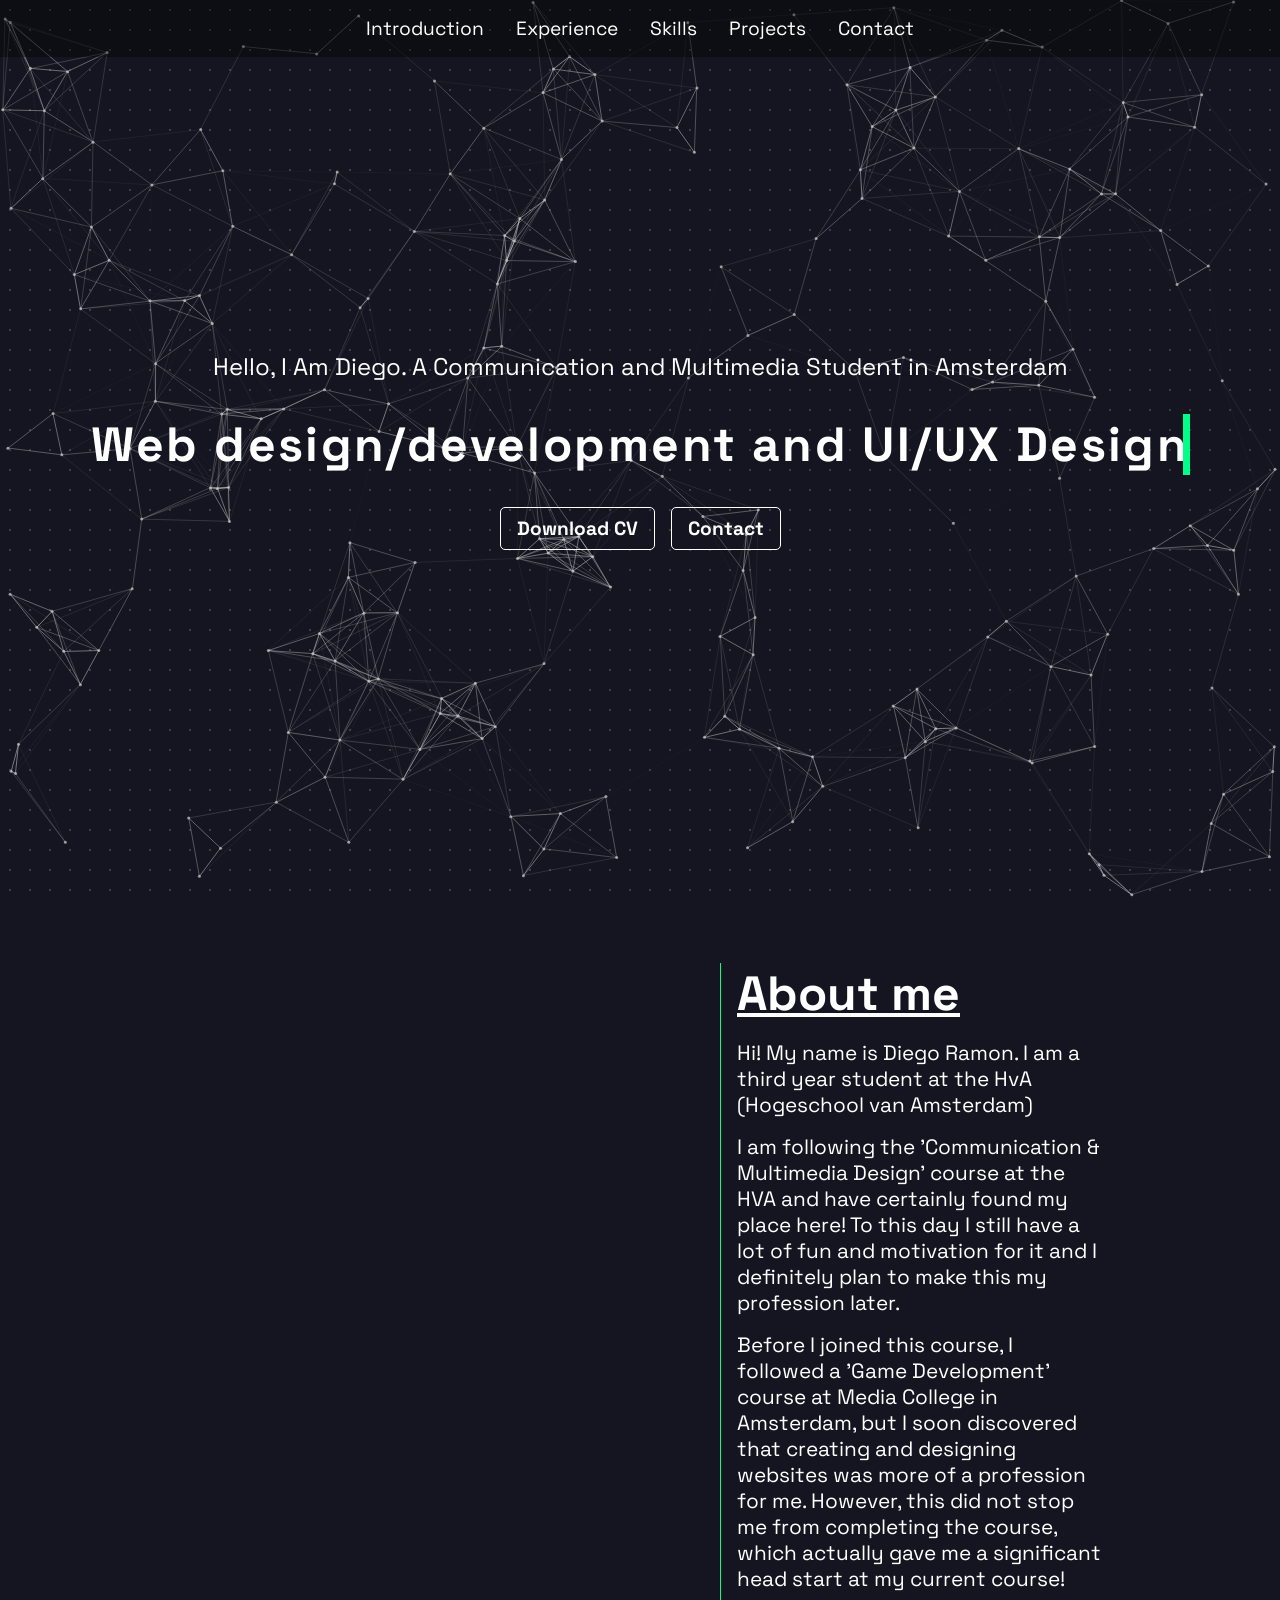
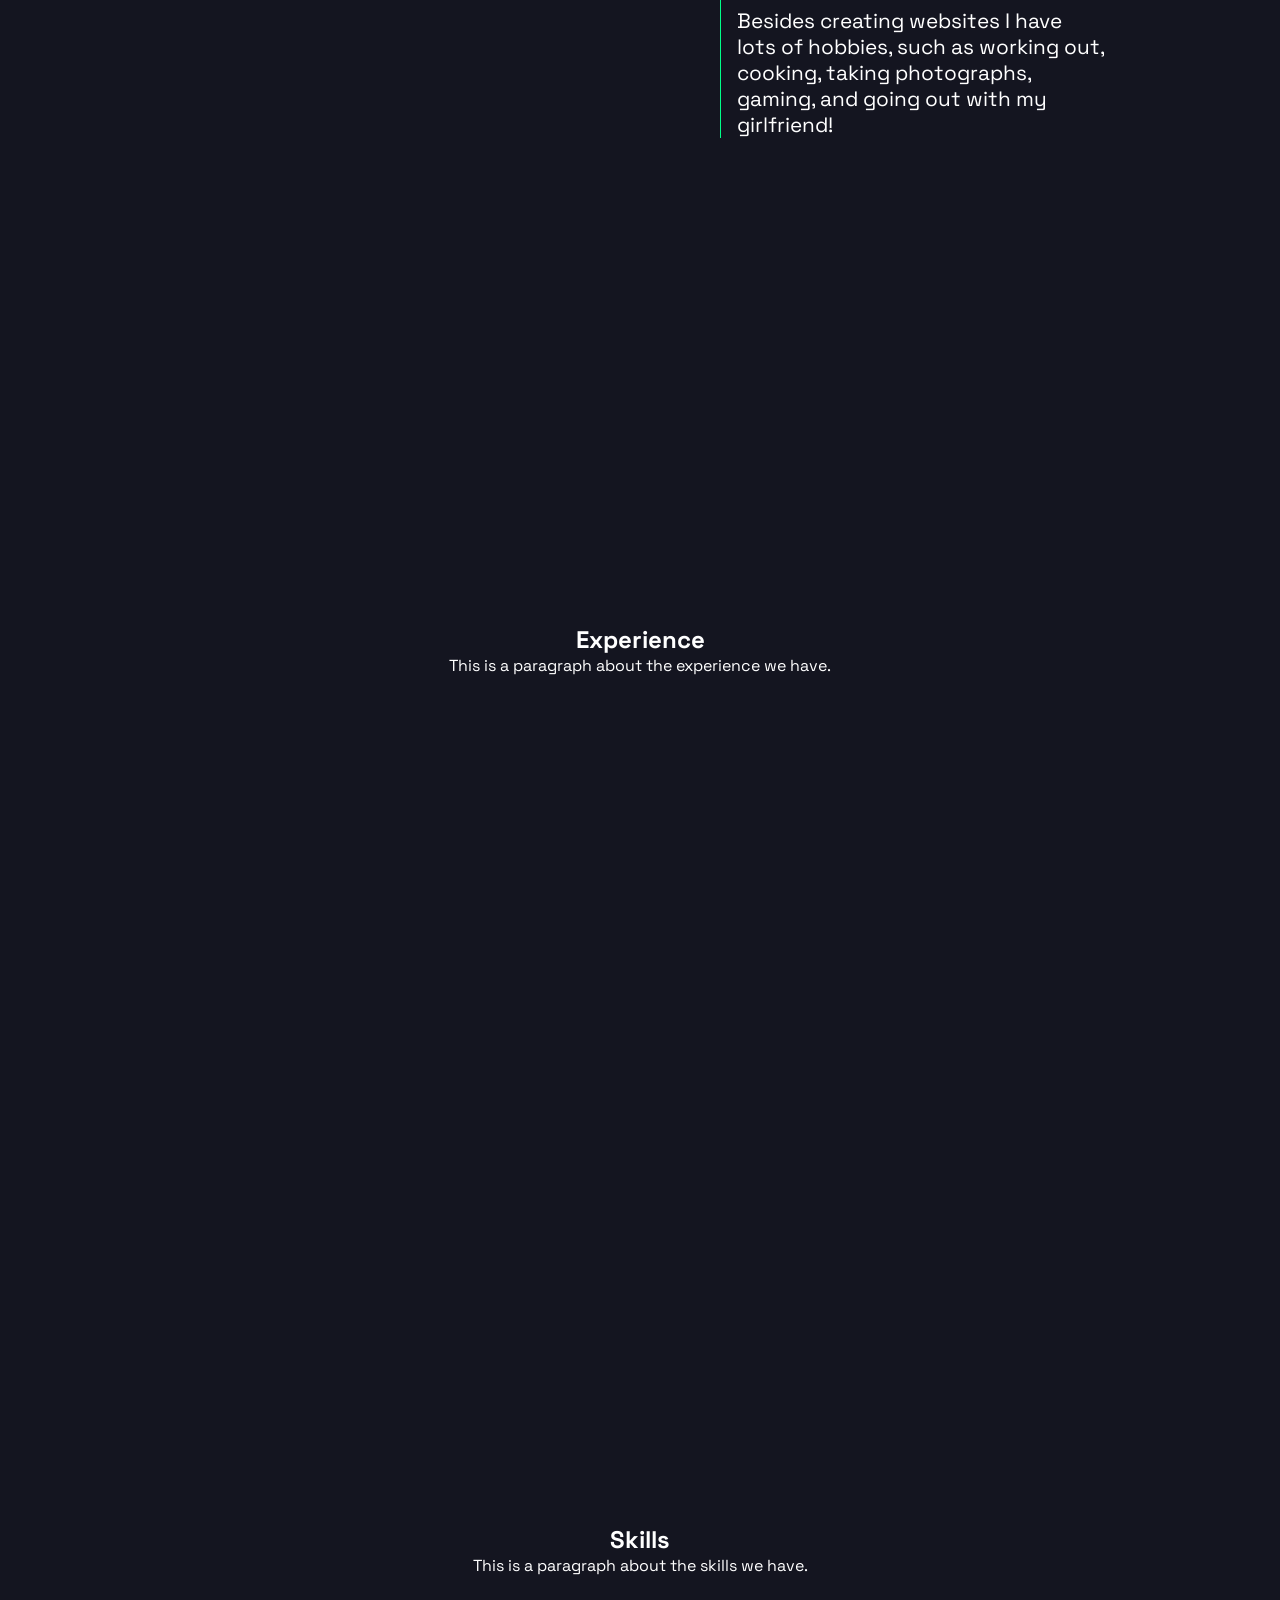
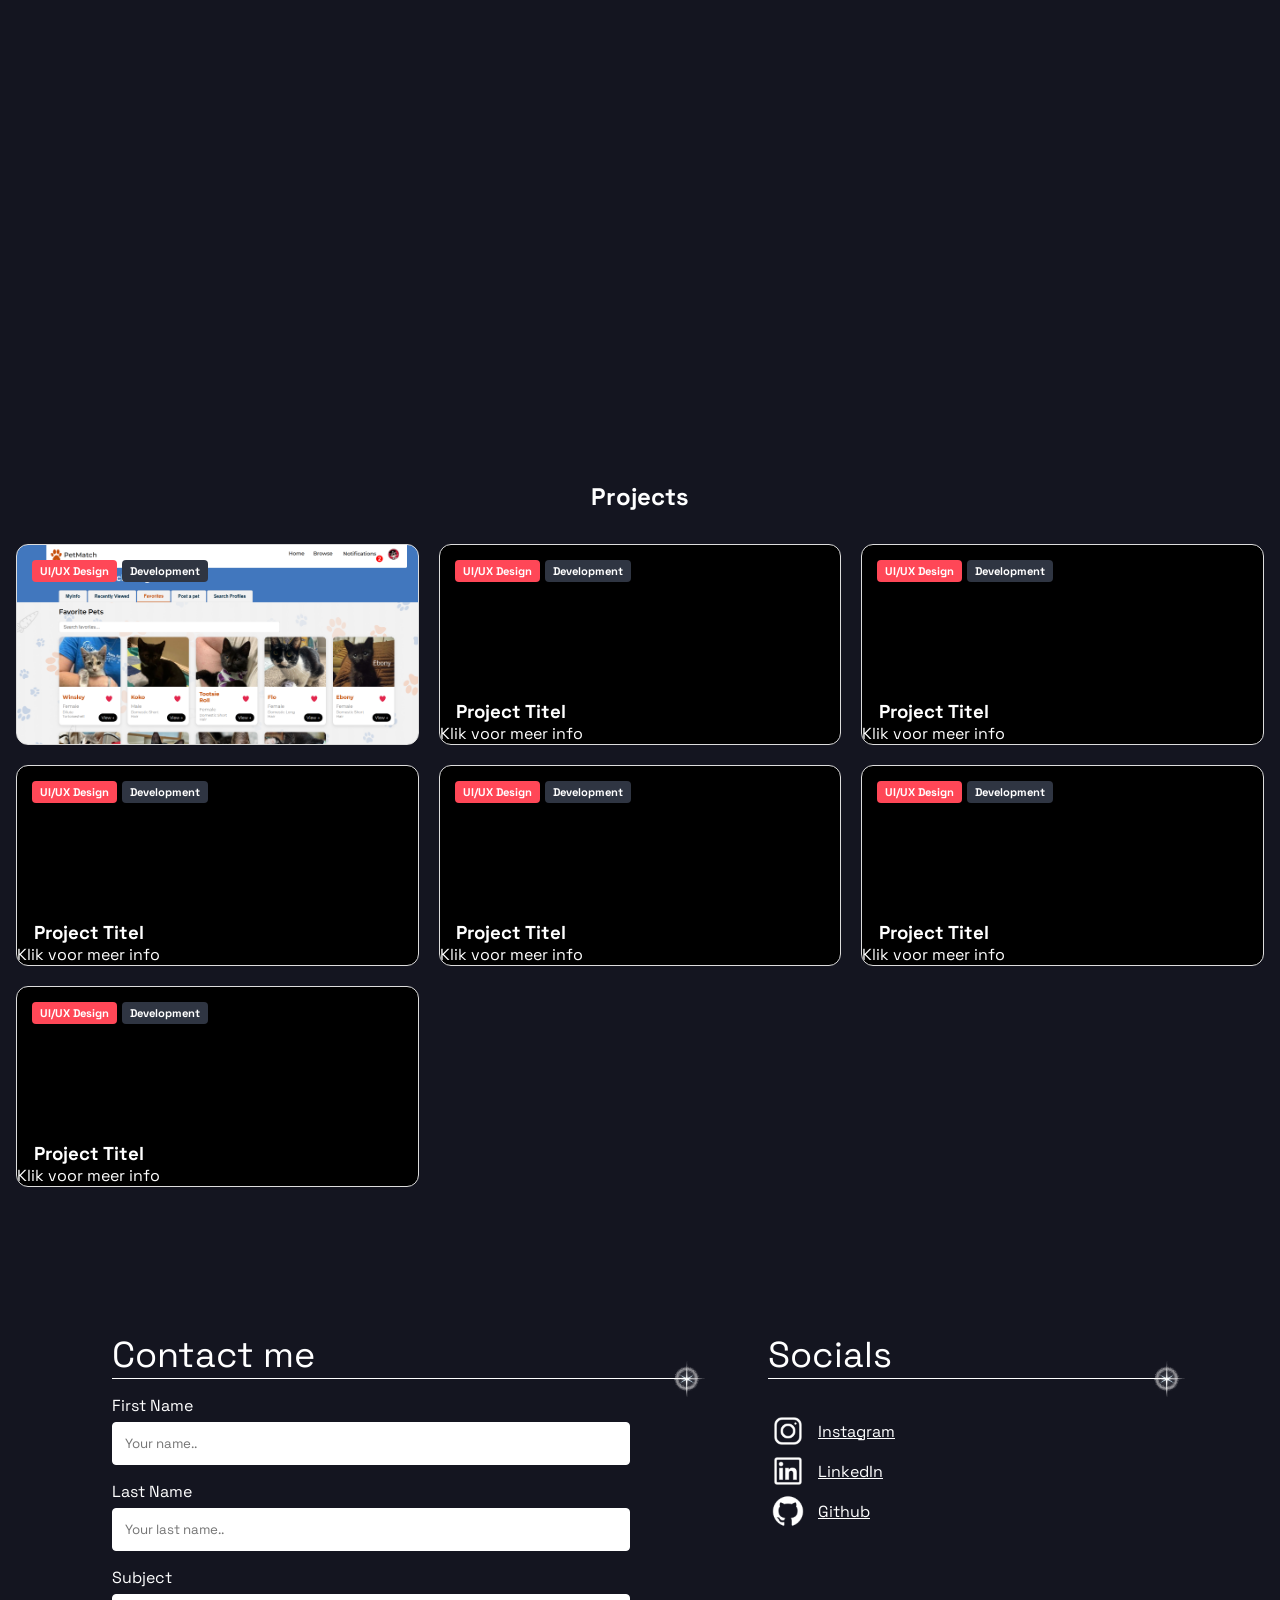
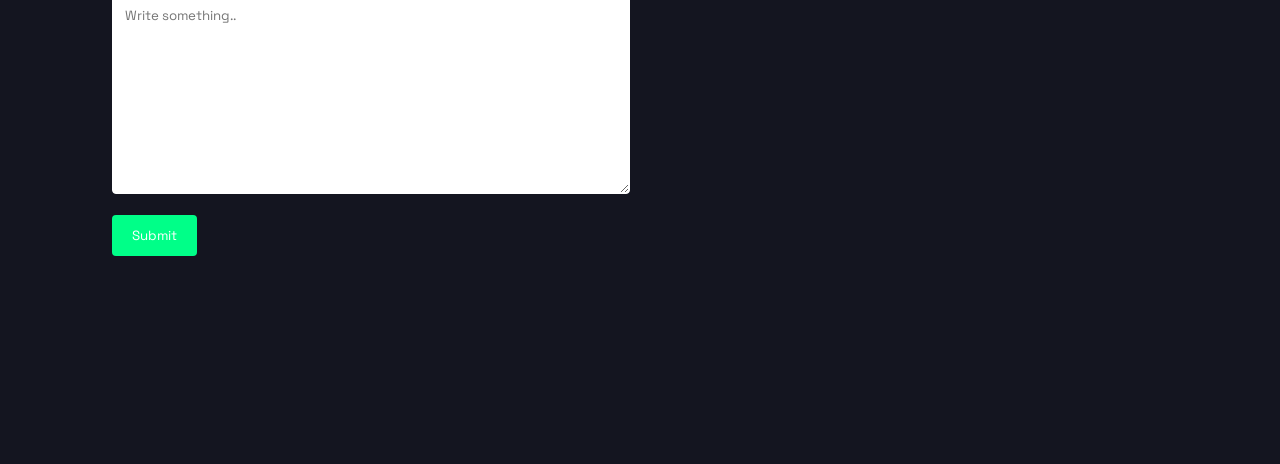
==== index.html @ 2bb0ac1f "Initial Upload" ====
<!DOCTYPE html>
<html lang="en">

<head>
    <meta charset="UTF-8">
    <meta name="viewport" content="width=device-width, initial-scale=1.0">
    <link rel="stylesheet" href="style.css">
    <title>Document</title>
</head>

<body>
    <div id="header-placeholder"></div>
    <main>
        <section id="IntroductionSection">
            <p>Hello, I Am Diego. A Communication and Multimedia Student in Amsterdam</p>
            <h1>Web design/development and UI/UX Design</h1>
            <div id="quickButtons">
                <a href="/assets/files/Diego_Ramon_CV_2026.pdf" target="_blank">Download CV</a>
                <a href="#ContactSection">Contact</a>
            </div>
        </section>

        <section id="AboutSection">
            <div>
                <h2>About me</h2>
                <p>Hi! My name is Diego Ramon. I am a third year student at the HvA (Hogeschool van Amsterdam)</p>
                <p>I am following the 'Communication & Multimedia Design' course at the HVA and have certainly found my
                    place here! To this day I still have a lot of fun and motivation for it and I definitely plan to
                    make this my profession later.</p>
                <p>Before I joined this course, I followed a 'Game Development' course at Media College in Amsterdam,
                    but I soon discovered that creating and designing websites was more of a profession for me. However,
                    this did not stop me from completing the course, which actually gave me a significant head start at
                    my current course!</p>
                <p>Besides creating websites I have lots of hobbies, such as working out, cooking, taking photographs,
                    gaming, and going out with my girlfriend!</p>
            </div>

        </section>

        <section id="ExperienceSection">
            <h2>Experience</h2>
            <div id="experience-timeline">

            </div>
            <p>This is a paragraph about the experience we have.</p>
        </section>

        <section id="SkillsSection">
            <h2>Skills</h2>
            <div id="skills-container">

            </div>
            <p>This is a paragraph about the skills we have.</p>
        </section>

        <section id="ProjectsSection">
            <h2>Projects</h2>
            <div id="projects-container">
                
                <div class="project-card" onclick="openProject('project1')">
                    <div class="card-content">
                        <div class="tags">
                            <span class="tag ui-ux">UI/UX Design</span>
                            <span class="tag dev">Development</span>
                        </div>
                        <div class="card-info">
                            <h3>Project Titel</h3>
                            <p>Klik voor meer info</p> 
                        </div>
                        

                        <template id="project1">
                            <h2>Project Titel</h2>
                            <p class="project-tags">UI/UX Design | Development</p>
                            <p>Hier komt de uitgebreide informatie over je project. Wat heb je gedaan? Welke tools heb
                                je
                                gebruikt?</p>
                            <img src="jouw-afbeelding.jpg" alt="Project preview">
                        </template>
                    </div>
                </div>

                <div class="project-card" onclick="openProject('project2')">
                    <div class="card-content">
                        <div class="tags">
                            <span class="tag ui-ux">UI/UX Design</span>
                            <span class="tag dev">Development</span>
                        </div>
                        <h3>Project Titel</h3>
                        <p>Klik voor meer info</p>

                        <template id="project2">
                            <h2>Project Titel</h2>
                            <p class="project-tags">UI/UX Design | Development</p>
                            <p>Hier komt de uitgebreide informatie over je project. Wat heb je gedaan? Welke tools heb
                                je
                                gebruikt?</p>
                            <img src="jouw-afbeelding.jpg" alt="Project preview">
                        </template>
                    </div>
                </div>

                <div class="project-card" onclick="openProject('project3')">
                    <div class="card-content">
                        <div class="tags">
                            <span class="tag ui-ux">UI/UX Design</span>
                            <span class="tag dev">Development</span>
                        </div>
                        <h3>Project Titel</h3>
                        <p>Klik voor meer info</p>

                        <template id="project3">
                            <h2>Project Titel</h2>
                            <p class="project-tags">UI/UX Design | Development</p>
                            <p>Hier komt de uitgebreide informatie over je project. Wat heb je gedaan? Welke tools heb
                                je
                                gebruikt?</p>
                            <img src="jouw-afbeelding.jpg" alt="Project preview">
                        </template>
                    </div>
                </div>

                <div class="project-card" onclick="openProject('project4')">
                    <div class="card-content">
                        <div class="tags">
                            <span class="tag ui-ux">UI/UX Design</span>
                            <span class="tag dev">Development</span>
                        </div>
                        <h3>Project Titel</h3>
                        <p>Klik voor meer info</p>

                        <template id="project4">
                            <h2>Project Titel</h2>
                            <p class="project-tags">UI/UX Design | Development</p>
                            <p>Hier komt de uitgebreide informatie over je project. Wat heb je gedaan? Welke tools heb
                                je
                                gebruikt?</p>
                            <img src="jouw-afbeelding.jpg" alt="Project preview">
                        </template>
                    </div>
                </div>

                <div class="project-card" onclick="openProject('project5')">
                    <div class="card-content">
                        <div class="tags">
                            <span class="tag ui-ux">UI/UX Design</span>
                            <span class="tag dev">Development</span>
                        </div>
                        <h3>Project Titel</h3>
                        <p>Klik voor meer info</p>

                        <template id="project5">
                            <h2>Project Titel</h2>
                            <p class="project-tags">UI/UX Design | Development</p>
                            <p>Hier komt de uitgebreide informatie over je project. Wat heb je gedaan? Welke tools heb
                                je
                                gebruikt?</p>
                            <img src="jouw-afbeelding.jpg" alt="Project preview">
                        </template>
                    </div>
                </div>

                <div class="project-card" onclick="openProject('project6')">
                    <div class="card-content">
                        <div class="tags">
                            <span class="tag ui-ux">UI/UX Design</span>
                            <span class="tag dev">Development</span>
                        </div>
                        <h3>Project Titel</h3>
                        <p>Klik voor meer info</p>

                        <template id="project6">
                            <h2>Project Titel</h2>
                            <p class="project-tags">UI/UX Design | Development</p>
                            <p>Hier komt de uitgebreide informatie over je project. Wat heb je gedaan? Welke tools heb
                                je
                                gebruikt?</p>
                            <img src="jouw-afbeelding.jpg" alt="Project preview">
                        </template>
                    </div>
                </div>

                <div class="project-card" onclick="openProject('project7')">
                    <div class="card-content">
                        <div class="tags">
                            <span class="tag ui-ux">UI/UX Design</span>
                            <span class="tag dev">Development</span>
                        </div>
                        <h3>Project Titel</h3>
                        <p>Klik voor meer info</p>

                        <template id="project7">
                            <h2>Project Titel</h2>
                            <p class="project-tags">UI/UX Design | Development</p>
                            <p>Hier komt de uitgebreide informatie over je project. Wat heb je gedaan? Welke tools heb
                                je
                                gebruikt?</p>
                            <img src="jouw-afbeelding.jpg" alt="Project preview">
                        </template>
                    </div>
                </div>
            </div>

            <div id="project-modal" class="modal">
                <div class="modal-content">
                    <span class="close-button" onclick="closeModal()">&times;</span>
                    <div id="modal-body"></div>
                </div>
            </div>
        </section>
    </main>
    <div id="footer-placeholder"></div>
    <script src="js/index.js"></script>
    <script src="js/particles.js"></script>
</body>

</html>
---- style.css ----
:root{
    --sub-color: #00ff88;
    --text-white: #fff;
}

* {
    margin: 0;
    padding: 0;
    box-sizing: border-box;
    font-family: SpaceGrotesk, sans-serif;
}

@font-face {
    font-family: SpaceGrotesk;
    src: url(/assets/fonts/SpaceGrotesk.ttf) format("truetype");
}

nav {
    position: absolute;
    width: 100%;
    background-color: #00000060;
    color: white;
    display: flex;
    justify-content: center;
    z-index: 10;

    ul {
        list-style: none;
        display: flex;
        gap: 2rem;
        padding: 1rem;

        li {
            a {
                color: var(--text-white);
                text-decoration: none;
                font-size: 1.2rem;

                &:hover {
                    text-decoration: underline;
                }
            }
        }
    }
}

section {
    display: flex;
    flex-direction: column;
    align-items: center;
    justify-content: center;
    text-align: center;
    height: 100vh;
    background-color: #141520;
    color: white;
    z-index: 2;
}

#IntroductionSection {
    overflow: hidden;
    background-image: radial-gradient(#ffffff2c 1.2px, transparent 0);
    background-size: 20px 20px;
    text-align: center;
    display: flex;
    flex-direction: column;
    align-items: center;
    justify-content: center;
    gap: 2rem;

    p {
        font-size: 1.5rem;
    }

    h1 {
        font-size: 3rem;
    }
}

#AboutSection {
    text-align: left;
    display: grid;
    grid-template-columns: 1fr 1fr;
    flex-direction: column;
    align-items: center;
    justify-content: center;

    div{
        width: 60%;
        margin-left: 5rem;
        grid-column: 2;
        padding-left: 1rem;
        border-left: #00ff88 1px solid;
    }

    p {
        font-size: 1.3rem;
        padding-top: 1rem;
    }

    h2 {
        font-size: 3rem;
        text-decoration: underline;
    }
}

#quickButtons {
    display: flex;
    gap: 1rem;

    a {
        padding: 0.5rem 1rem;
        background-color: transparent;
        color: var(--text-white);
        border-style: solid;
        border-width: 1px;
        text-decoration: none;
        border-radius: 5px;
        font-weight: bold;
        font-size: 1.2rem;

        &:hover {
            background-color: #ddd;
        }
    }
}

#projects-container {
    display: grid;
    grid-template-columns: repeat(auto-fill, minmax(300px, 1fr));
    gap: 20px;
    padding: 1rem;
    margin: 1rem;
    width: 100%;
}

.project-card {
    aspect-ratio: 2 / 1;
    background-color: #000000;
    border-radius: 12px;
    display: flex;
    align-items: flex-end;
    cursor: pointer;
    transition: transform 0.3s ease, box-shadow 0.3s ease;
    border: 1px solid #ddd;
    position: relative;
    overflow: hidden;
}

.card-info{
    opacity: 0;
    transition: opacity 0.3s ease;
    background-color: transparent;
}

.project-card:hover {
    transform: translateY(-5px);
    box-shadow: 0 10px 20px rgba(0,0,0,0.1);

    .card-info{
        opacity: 1;
    }
}

.project-card{
    &:nth-of-type(1){
        background-image: url('../assets/img/Projects/Project-Tech.png');
        background-size: cover;
    }
}

.tags {
    position: absolute;
    top: 15px;
    left: 15px;
    display: flex;
    gap: 5px;
}

.tag {
    font-size: 0.7rem;
    padding: 4px 8px;
    border-radius: 4px;
    color: white;
    font-weight: bold;
}

.ui-ux { background-color: #ff4757; }
.dev { background-color: #2f3542; }

/* Modal / Pop-over Styling */
.modal {
    display: none; 
    position: fixed;
    z-index: 1000;
    left: 0;
    top: 0;
    width: 100%;
    height: 100%;
    background-color: rgba(0,0,0,0.7);
    backdrop-filter: blur(5px);
}

.modal-content {
    background-color: white;
    margin: 10% auto;
    padding: 30px;
    width: 80%;
    max-width: 600px;
    border-radius: 15px;
    position: relative;
}

.close-button {
    position: absolute;
    right: 20px;
    top: 10px;
    font-size: 28px;
    cursor: pointer;
}

h1 {
    overflow: hidden;
    border-right: .15em solid #00ff88;
    white-space: nowrap;
    margin: 0 auto;
    letter-spacing: .05em;
    animation:
        typing 3s steps(var(--typing-steps, 65), end) forwards,
        blink-caret .75s step-end infinite;
}

@keyframes typing {
    from {
        width: 0
    }

    to {
        width: var(--typing-width, 100%)
    }
}

@keyframes blink-caret {

    from,
    to {
        border-color: transparent
    }

    50% {
        border-color: var(--sub-color);
    }
}

footer {
    display: grid;
    background-color: #141520;
    grid-template-columns: 5vw 50vw 1fr 5vw;
    grid-template-rows: 1fr 10rem;
    position: relative;
    gap: 1rem;
    z-index: 6;
    color: white;

    div p{
        font-size: 4vh;
        text-align: left;
        border-bottom: 1px solid var(--text-white);
        width: 100%;
        position: relative; 
        display: block;

        &::after{
            content: "";
            display: block;
            width: 40px; 
            height: 40px;
            position: absolute;
            bottom: -21px;
            right: -20px;
            background-image: url('../assets/img/star-dot.png');
            background-size: contain;
            background-repeat: no-repeat;
        }
    }

    ul{
        list-style-type: none;
        
        li a {
                text-decoration: underline;
                color: var(--text-white);
            }
    }

    #footer-menu{
        grid-row: 1;
        grid-column: 2;
        padding: 2rem;
    }

    #footer-contact-me{
        display: flex;
        flex-direction: column;
        gap: 1rem;
        width: 90%;
        padding-top: 1rem;

        ul{
            padding-top: 2rem;
        }
    }

    #footer-socials{
        padding: 2rem;
        grid-row: 1;
        grid-column: 3;

        ul{
            padding-top: 2rem;

            li{
                display: flex;
                align-items: center;
                gap: 10px;

                &::before{
                    content: "";
                    display: inline-block;
                    width: 40px;
                    height: 40px;
                    background-size: contain;
                    background-repeat: no-repeat;
                    flex-shrink: 0;
                }

                &:nth-of-type(1)::before{
                    background-image: url(../assets/img/Instagram.png);
                }

                &:nth-of-type(2)::before{
                    background-image: url(../assets/img/LinkedIn.png);
                }

                &:nth-of-type(3)::before{
                    background-image: url(../assets/img/Github.png);
                }
            }
        }
    }
}

input[type=text], select, textarea {
  width: 100%;
  padding: 12px;
  border: 1px solid #ffffff;
  border-radius: 4px;
  box-sizing: border-box;
  margin-top: 6px;
  margin-bottom: 16px;
  resize: vertical;
}

input[type=submit] {
  background-color: var(--sub-color);
  color: var(--text-white);
  padding: 12px 20px;
  border: none;
  border-radius: 4px;
  cursor: pointer;
}

input[type=submit]:hover {
  background-color: var(--sub-color);
}


@media (max-width: 1032px) {
    footer {
        display: flex;
        flex-direction: column;
        padding: 0;
    }

        div p {
        margin: 0;
    }
}
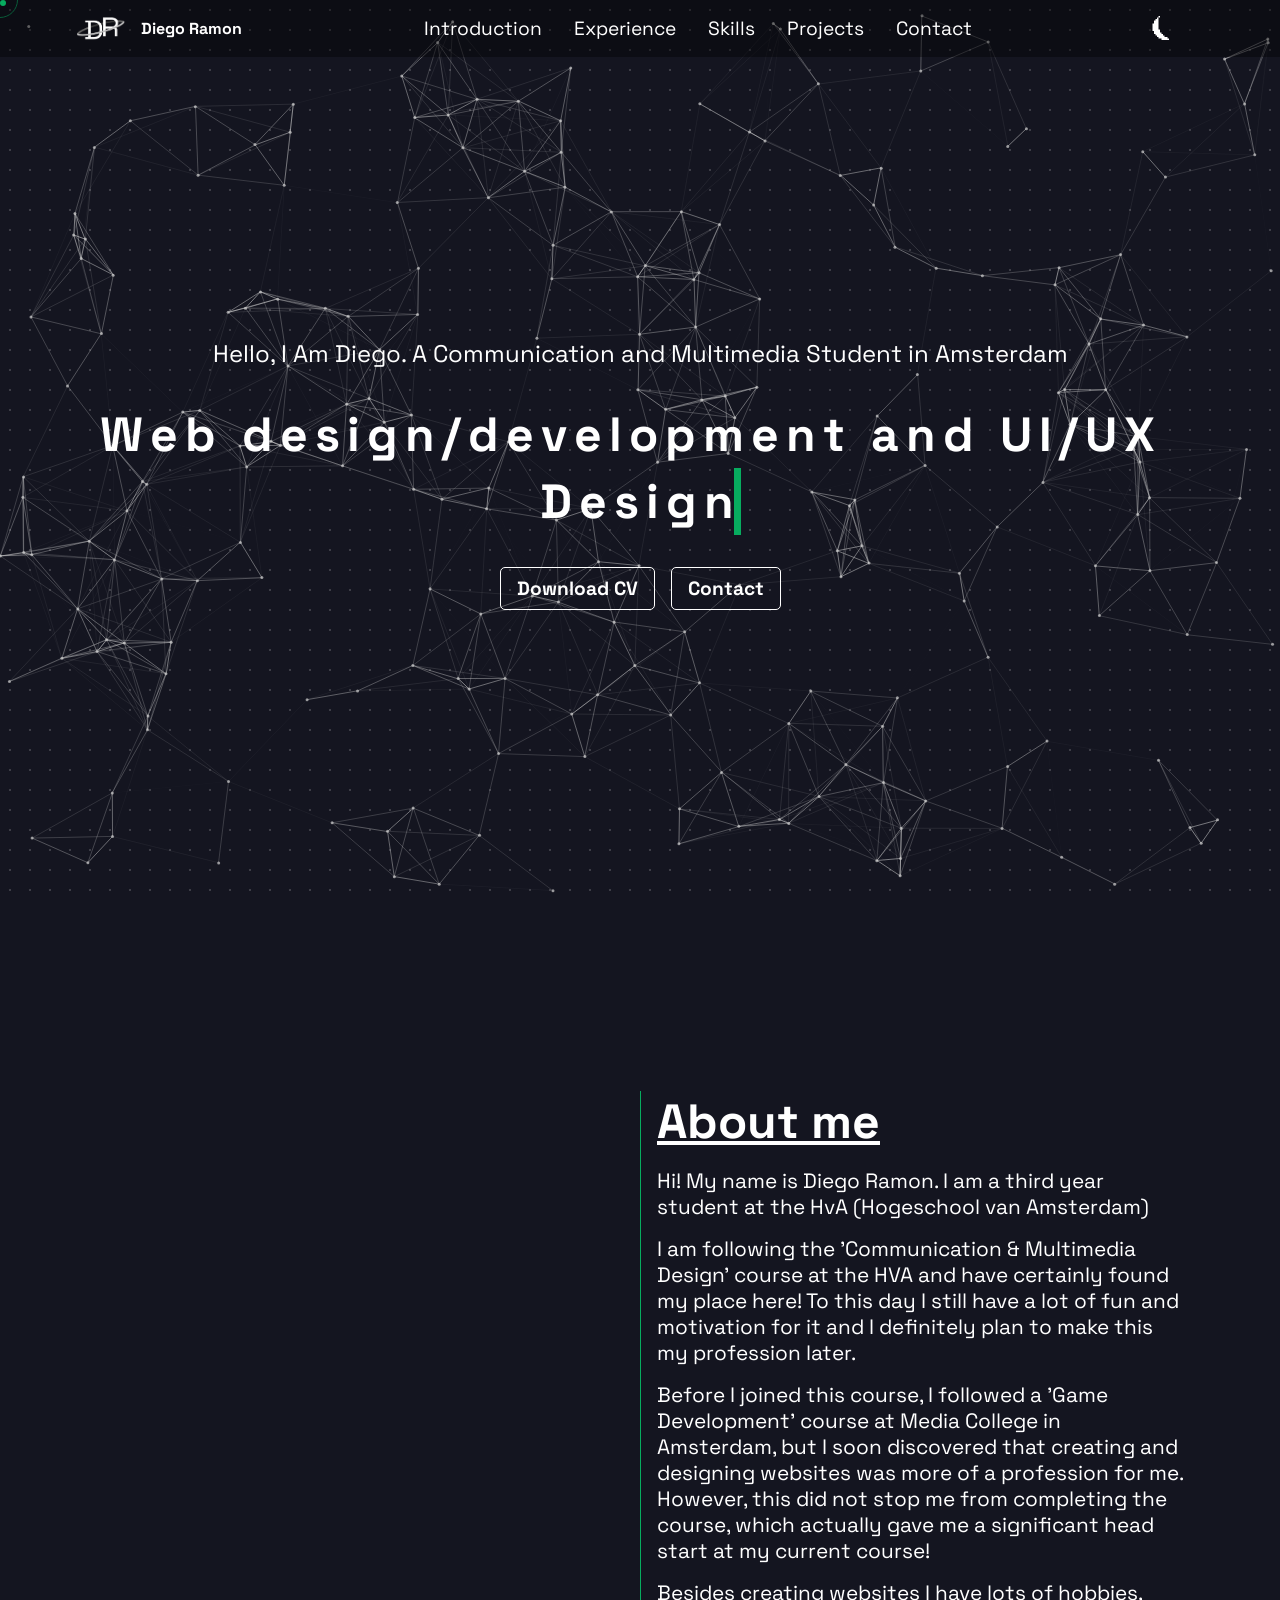
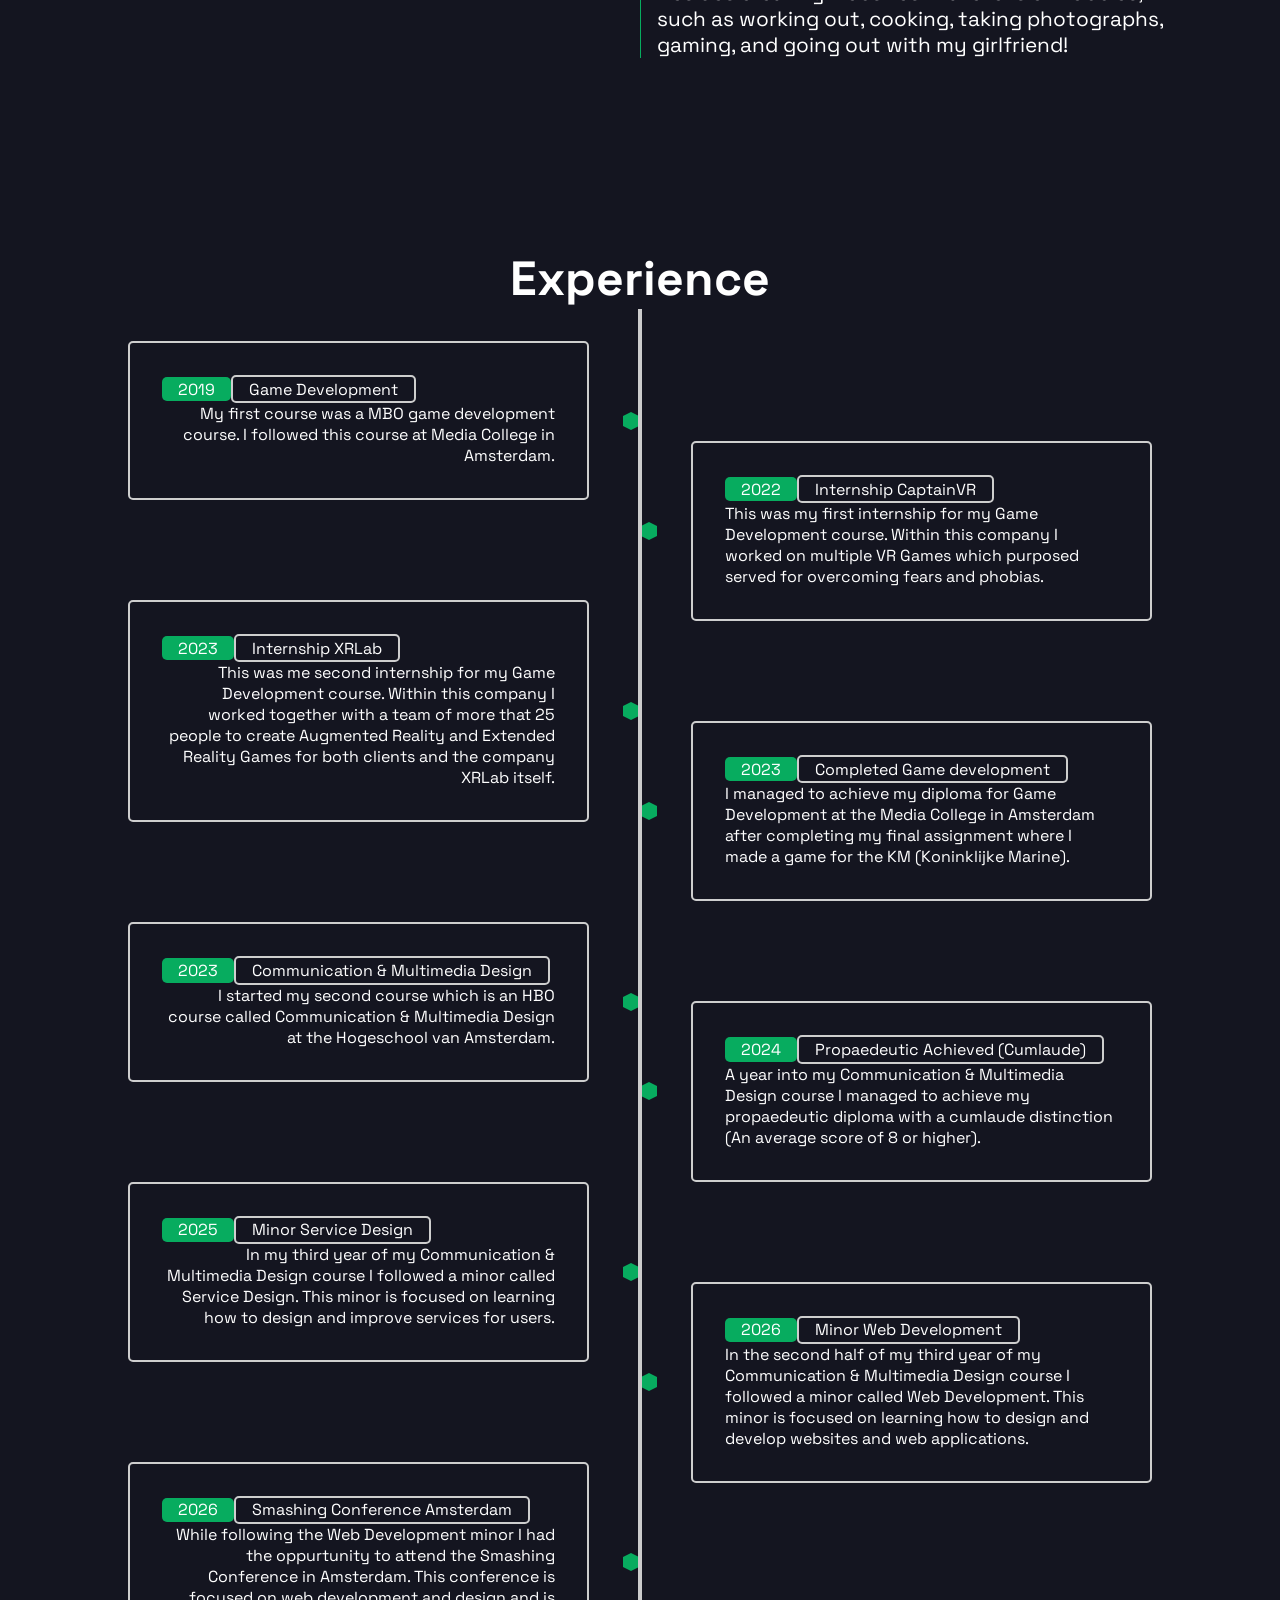
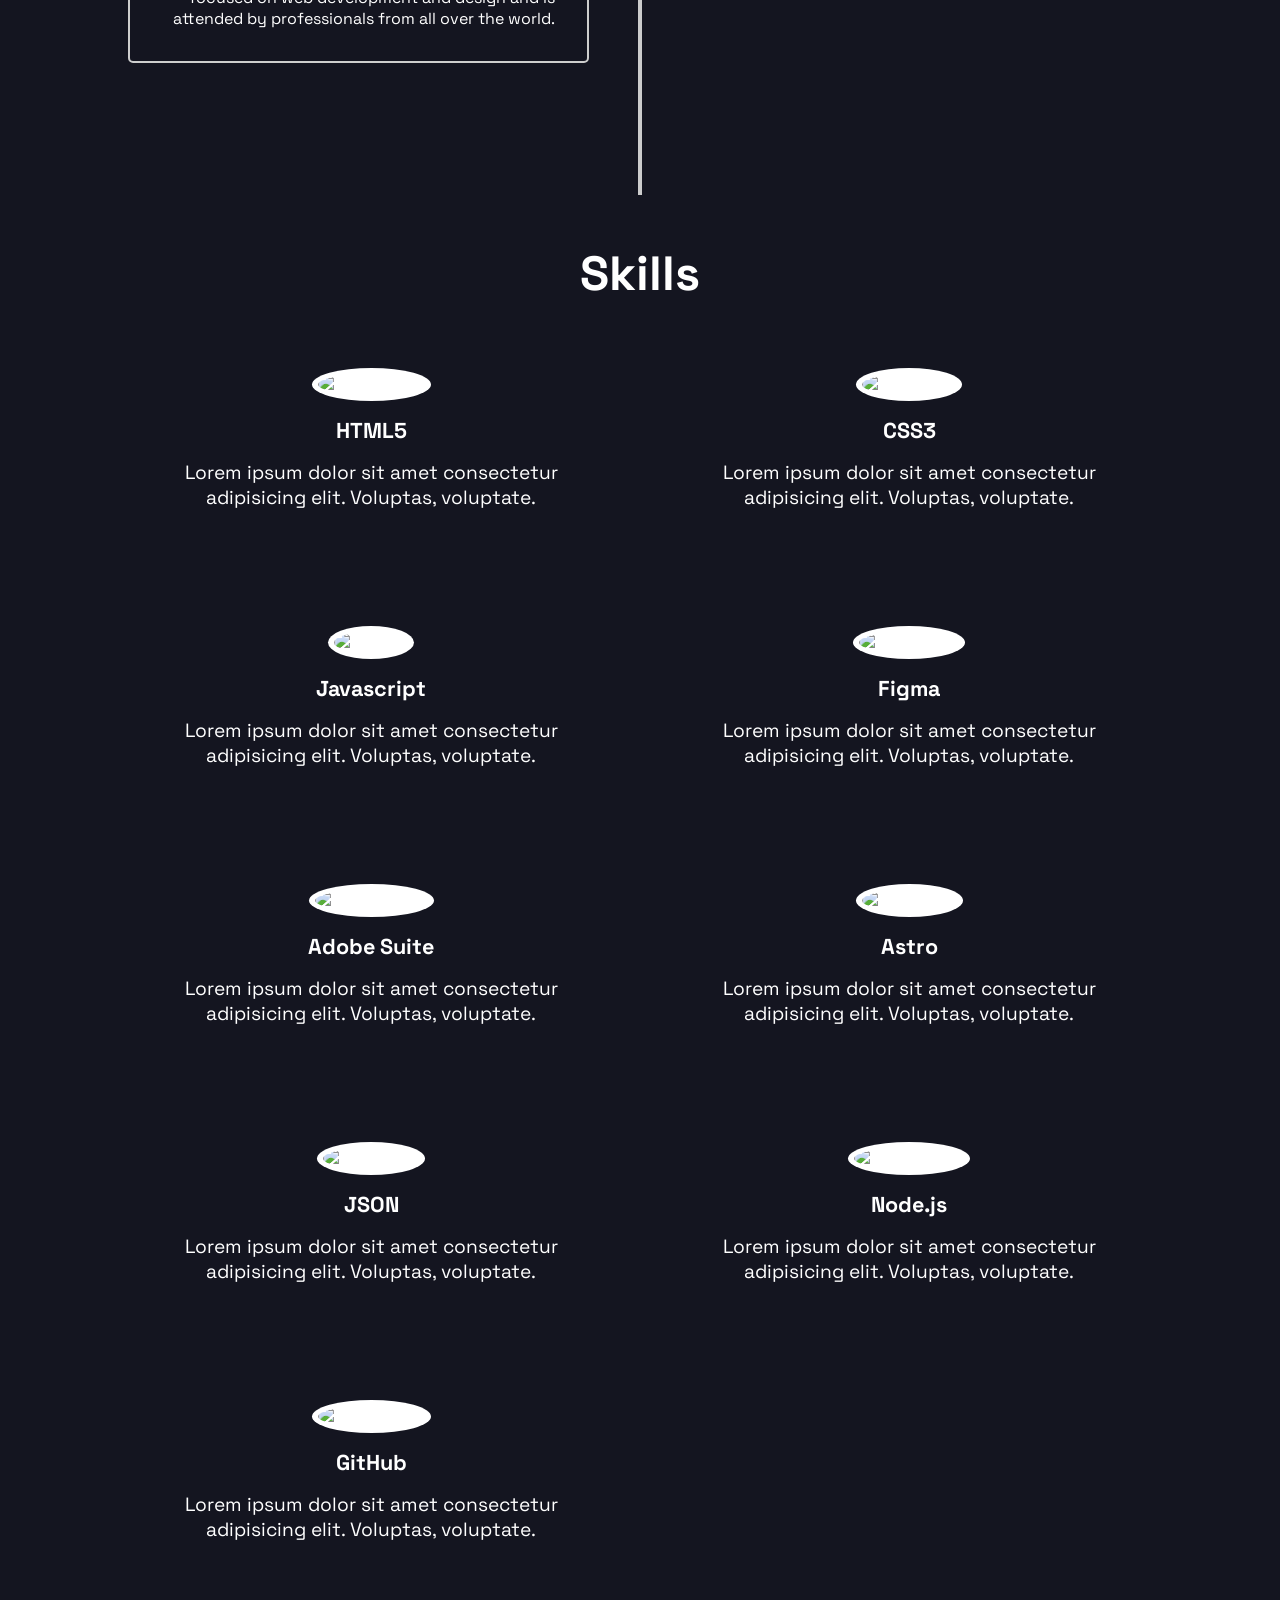
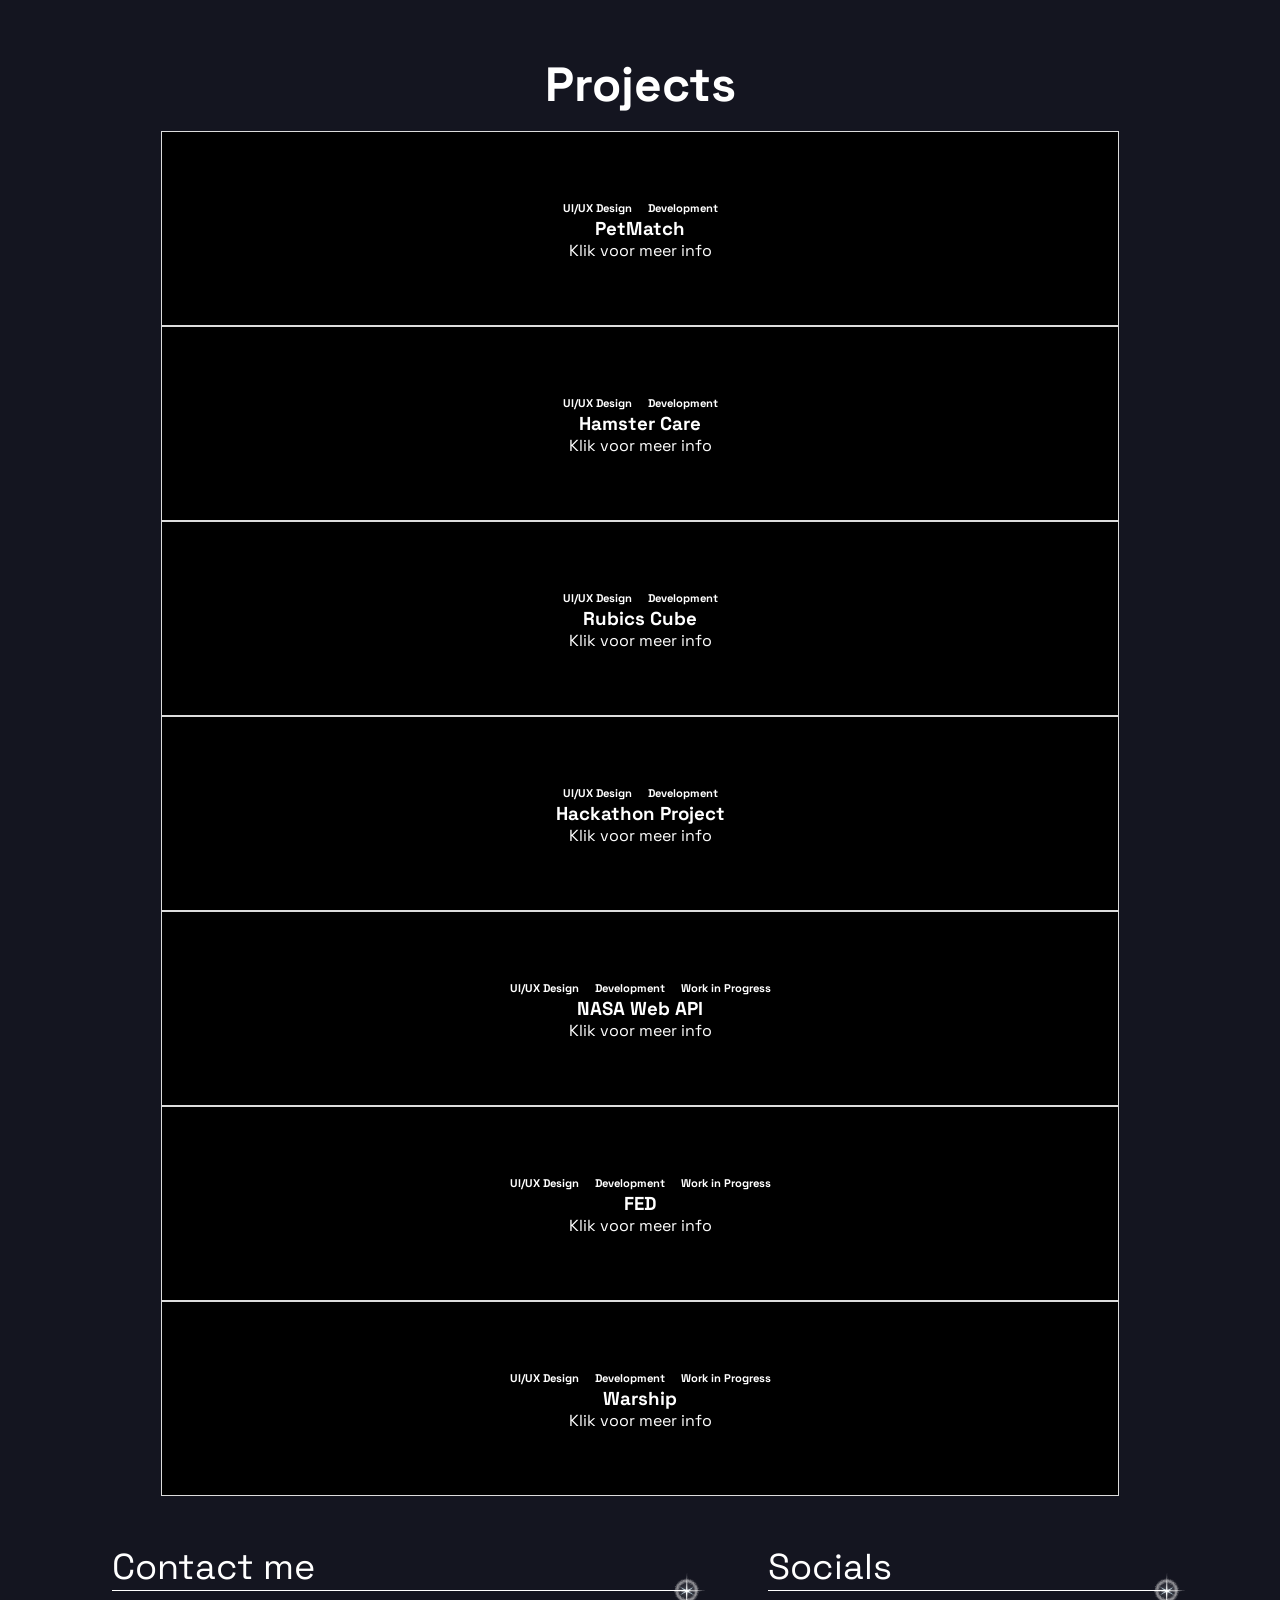
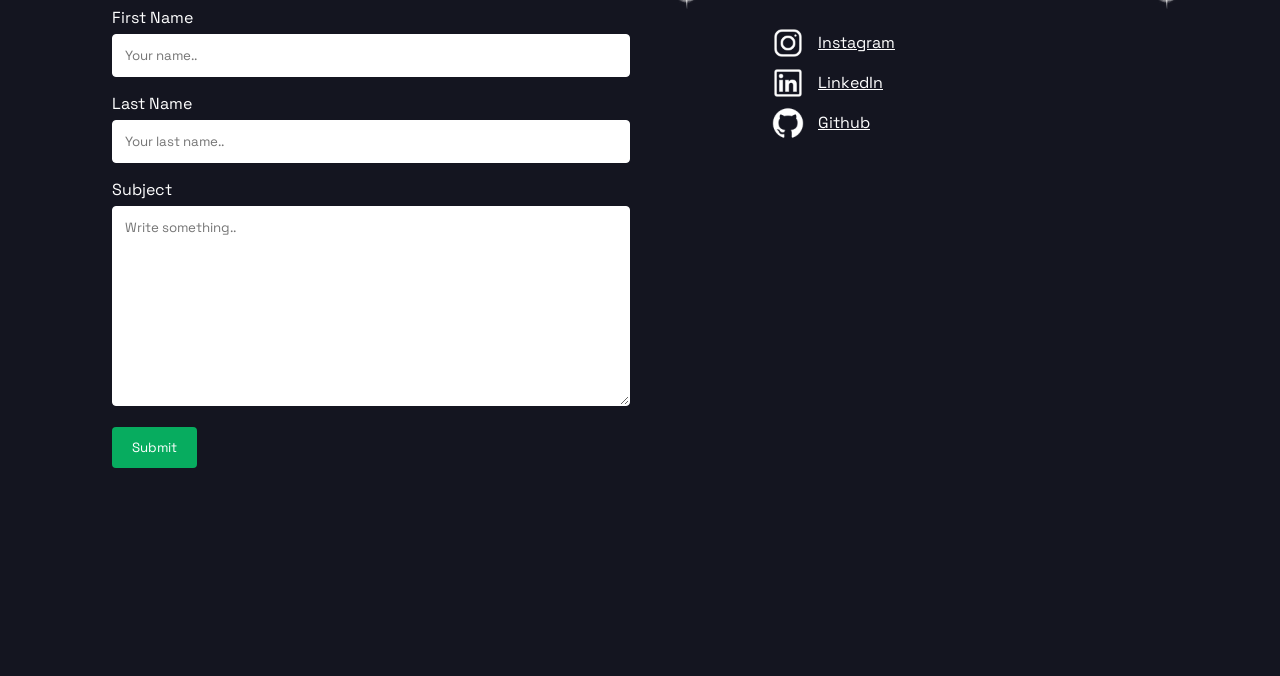
==== commit 93b3a97b: "Almost finished" ====
--- a/index.html
+++ b/index.html
@@ -4,14 +4,20 @@
 <head>
     <meta charset="UTF-8">
     <meta name="viewport" content="width=device-width, initial-scale=1.0">
-    <link rel="stylesheet" href="style.css">
-    <title>Document</title>
+    <link rel="stylesheet" href="css/style.css">
+    <link rel="icon" type="image/x-icon" href="assets/img/LogoDR.png">
+    <title>Diego Ramon - Portfolio</title>
 </head>
 
 <body>
+    <div id="cursor-dot"></div>
+    <div id="cursor-ring"></div>
+
     <div id="header-placeholder"></div>
     <main>
         <section id="IntroductionSection">
+            <div id="particle-canvas-container"></div>
+
             <p>Hello, I Am Diego. A Communication and Multimedia Student in Amsterdam</p>
             <h1>Web design/development and UI/UX Design</h1>
             <div id="quickButtons">
@@ -37,181 +43,96 @@
 
         </section>
 
-        <section id="ExperienceSection">
-            <h2>Experience</h2>
-            <div id="experience-timeline">
+<section id="ExperienceSection">
+    <h2>Experience</h2>
+    <div id="experience-timeline">
+        <div id="timeline-path">
+            <div id="timeline-line"></div>
+            <div id="timeline-fill"></div>
+        </div>
 
+        <div class="timeline-columns">
+            <div class="timeline-col left">
+                
             </div>
-            <p>This is a paragraph about the experience we have.</p>
-        </section>
+
+            <div class="timeline-col right">
+                
+            </div>
+        </div>
+    </div>
+</section>
 
         <section id="SkillsSection">
             <h2>Skills</h2>
             <div id="skills-container">
-
+                <div>
+                    <img src="https://www.logobird.com/wp-content/uploads/2011/01/New-HTML5_Logo.png" alt="HTML5 Icon">
+                    <h3>HTML5</h3>
+                    <p>Lorem ipsum dolor sit amet consectetur adipisicing elit. Voluptas, voluptate.</p>
+                </div>
+                <div>
+                    <img src="https://cdn.freebiesupply.com/logos/large/2x/css3-logo-png-transparent.png" alt="CSS3 Icon">
+                    <h3>CSS3</h3>
+                    <p>Lorem ipsum dolor sit amet consectetur adipisicing elit. Voluptas, voluptate.</p>
+                </div>
+                <div>
+                    <img src="https://cdn.iconscout.com/icon/free/png-256/free-javascript-logo-icon-svg-download-png-2284965.png?f=webp" alt="JS Icon">
+                    <h3>Javascript</h3>
+                    <p>Lorem ipsum dolor sit amet consectetur adipisicing elit. Voluptas, voluptate.</p>
+                </div>
+                <div>
+                    <img src="https://images.icon-icons.com/2429/PNG/512/figma_logo_icon_147289.png" alt="Figma Icon">
+                    <h3>Figma</h3>
+                    <p>Lorem ipsum dolor sit amet consectetur adipisicing elit. Voluptas, voluptate.</p>
+                </div>
+                <div>
+                    <img src="https://images.icon-icons.com/2407/PNG/512/adobe_icon_146235.png" alt="AAdobe Icon">
+                    <h3>Adobe Suite</h3>
+                    <p>Lorem ipsum dolor sit amet consectetur adipisicing elit. Voluptas, voluptate.</p>
+                </div>
+                <div>
+                    <img src="https://d2eip9sf3oo6c2.cloudfront.net/tags/images/000/001/399/square_480/astro-logo_2.png" alt="Astro Icon">
+                    <h3>Astro</h3>
+                    <p>Lorem ipsum dolor sit amet consectetur adipisicing elit. Voluptas, voluptate.</p>
+                </div>
+                <div>
+                    <img src="https://upload.wikimedia.org/wikipedia/commons/thumb/c/c9/JSON_vector_logo.svg/250px-JSON_vector_logo.svg.png?_=20220501073649" alt="JSON Icon">
+                    <h3>JSON</h3>
+                    <p>Lorem ipsum dolor sit amet consectetur adipisicing elit. Voluptas, voluptate.</p>
+                </div>
+                <div>
+                    <img src="https://cdn.iconscout.com/icon/free/png-256/free-nodejs-icon-svg-download-png-226035.png" alt="Node.js Icon">
+                    <h3>Node.js</h3>
+                    <p>Lorem ipsum dolor sit amet consectetur adipisicing elit. Voluptas, voluptate.</p>
+                </div>
+                <div>
+                    <img src="https://cdn-icons-png.flaticon.com/512/25/25231.png" alt="GitHub Icon">
+                    <h3>GitHub</h3>
+                    <p>Lorem ipsum dolor sit amet consectetur adipisicing elit. Voluptas, voluptate.</p>
+                </div>
             </div>
-            <p>This is a paragraph about the skills we have.</p>
         </section>
 
         <section id="ProjectsSection">
             <h2>Projects</h2>
             <div id="projects-container">
-                
-                <div class="project-card" onclick="openProject('project1')">
-                    <div class="card-content">
-                        <div class="tags">
-                            <span class="tag ui-ux">UI/UX Design</span>
-                            <span class="tag dev">Development</span>
-                        </div>
-                        <div class="card-info">
-                            <h3>Project Titel</h3>
-                            <p>Klik voor meer info</p> 
-                        </div>
-                        
-
-                        <template id="project1">
-                            <h2>Project Titel</h2>
-                            <p class="project-tags">UI/UX Design | Development</p>
-                            <p>Hier komt de uitgebreide informatie over je project. Wat heb je gedaan? Welke tools heb
-                                je
-                                gebruikt?</p>
-                            <img src="jouw-afbeelding.jpg" alt="Project preview">
-                        </template>
-                    </div>
-                </div>
-
-                <div class="project-card" onclick="openProject('project2')">
-                    <div class="card-content">
-                        <div class="tags">
-                            <span class="tag ui-ux">UI/UX Design</span>
-                            <span class="tag dev">Development</span>
-                        </div>
-                        <h3>Project Titel</h3>
-                        <p>Klik voor meer info</p>
-
-                        <template id="project2">
-                            <h2>Project Titel</h2>
-                            <p class="project-tags">UI/UX Design | Development</p>
-                            <p>Hier komt de uitgebreide informatie over je project. Wat heb je gedaan? Welke tools heb
-                                je
-                                gebruikt?</p>
-                            <img src="jouw-afbeelding.jpg" alt="Project preview">
-                        </template>
-                    </div>
-                </div>
-
-                <div class="project-card" onclick="openProject('project3')">
-                    <div class="card-content">
-                        <div class="tags">
-                            <span class="tag ui-ux">UI/UX Design</span>
-                            <span class="tag dev">Development</span>
-                        </div>
-                        <h3>Project Titel</h3>
-                        <p>Klik voor meer info</p>
-
-                        <template id="project3">
-                            <h2>Project Titel</h2>
-                            <p class="project-tags">UI/UX Design | Development</p>
-                            <p>Hier komt de uitgebreide informatie over je project. Wat heb je gedaan? Welke tools heb
-                                je
-                                gebruikt?</p>
-                            <img src="jouw-afbeelding.jpg" alt="Project preview">
-                        </template>
-                    </div>
-                </div>
-
-                <div class="project-card" onclick="openProject('project4')">
-                    <div class="card-content">
-                        <div class="tags">
-                            <span class="tag ui-ux">UI/UX Design</span>
-                            <span class="tag dev">Development</span>
-                        </div>
-                        <h3>Project Titel</h3>
-                        <p>Klik voor meer info</p>
-
-                        <template id="project4">
-                            <h2>Project Titel</h2>
-                            <p class="project-tags">UI/UX Design | Development</p>
-                            <p>Hier komt de uitgebreide informatie over je project. Wat heb je gedaan? Welke tools heb
-                                je
-                                gebruikt?</p>
-                            <img src="jouw-afbeelding.jpg" alt="Project preview">
-                        </template>
-                    </div>
-                </div>
-
-                <div class="project-card" onclick="openProject('project5')">
-                    <div class="card-content">
-                        <div class="tags">
-                            <span class="tag ui-ux">UI/UX Design</span>
-                            <span class="tag dev">Development</span>
-                        </div>
-                        <h3>Project Titel</h3>
-                        <p>Klik voor meer info</p>
-
-                        <template id="project5">
-                            <h2>Project Titel</h2>
-                            <p class="project-tags">UI/UX Design | Development</p>
-                            <p>Hier komt de uitgebreide informatie over je project. Wat heb je gedaan? Welke tools heb
-                                je
-                                gebruikt?</p>
-                            <img src="jouw-afbeelding.jpg" alt="Project preview">
-                        </template>
-                    </div>
-                </div>
-
-                <div class="project-card" onclick="openProject('project6')">
-                    <div class="card-content">
-                        <div class="tags">
-                            <span class="tag ui-ux">UI/UX Design</span>
-                            <span class="tag dev">Development</span>
-                        </div>
-                        <h3>Project Titel</h3>
-                        <p>Klik voor meer info</p>
-
-                        <template id="project6">
-                            <h2>Project Titel</h2>
-                            <p class="project-tags">UI/UX Design | Development</p>
-                            <p>Hier komt de uitgebreide informatie over je project. Wat heb je gedaan? Welke tools heb
-                                je
-                                gebruikt?</p>
-                            <img src="jouw-afbeelding.jpg" alt="Project preview">
-                        </template>
-                    </div>
-                </div>
-
-                <div class="project-card" onclick="openProject('project7')">
-                    <div class="card-content">
-                        <div class="tags">
-                            <span class="tag ui-ux">UI/UX Design</span>
-                            <span class="tag dev">Development</span>
-                        </div>
-                        <h3>Project Titel</h3>
-                        <p>Klik voor meer info</p>
-
-                        <template id="project7">
-                            <h2>Project Titel</h2>
-                            <p class="project-tags">UI/UX Design | Development</p>
-                            <p>Hier komt de uitgebreide informatie over je project. Wat heb je gedaan? Welke tools heb
-                                je
-                                gebruikt?</p>
-                            <img src="jouw-afbeelding.jpg" alt="Project preview">
-                        </template>
-                    </div>
-                </div>
             </div>
 
-            <div id="project-modal" class="modal">
-                <div class="modal-content">
-                    <span class="close-button" onclick="closeModal()">&times;</span>
-                    <div id="modal-body"></div>
+            <div id="project-popover" popover>
+                <div id="popover-content">
+                    <button id="close-popover-btn" onclick="closeProject()">Sluiten</button>
+                    <div id="popover-body"></div>
                 </div>
             </div>
         </section>
     </main>
     <div id="footer-placeholder"></div>
+
     <script src="js/index.js"></script>
+    <script src="js/projects.js"></script>
     <script src="js/particles.js"></script>
+    <script src="js/timeline.js"></script>
 </body>
 
 </html>
--- a/css/style.css
+++ b/css/style.css
@@ -0,0 +1,359 @@
+@import url('cursor.css');
+@import url('header.css');
+@import url('timeline.css');
+@import url('popover.css');
+
+:root {
+    --sub-color: #07ac5f;
+    --text-color: #fff;
+    --background-color: 20, 21, 32;
+    --particle-color: #cecece;
+    --background-dot-color: #ffffff2c;
+    --secondary-color: #f0f0f0;
+}
+
+body.dark-mode {
+    --sub-color: #ff4757;
+    --text-color: #000000;
+    --background-color: 250, 250, 250;
+    --particle-color: #202020;
+    --background-dot-color: #0000003f;
+    --secondary-color: #f0f0f0;
+
+    nav {
+        background-color: #c7c7c760;
+    }
+}
+
+* {
+    margin: 0;
+    padding: 0;
+    box-sizing: border-box;
+    font-family: SpaceGrotesk, sans-serif;
+}
+
+/* MARK: Font Definitions */
+@font-face {
+    font-family: SpaceGrotesk;
+    src: url(/assets/fonts/SpaceGrotesk.ttf) format("truetype");
+}
+
+h1 {
+    overflow: hidden;
+    margin: 0 auto;
+    white-space: normal;
+    line-height: 1.4;
+
+    span {
+        display: inline-block;
+        white-space: pre; 
+        border-right: .15em solid transparent;
+        transition: border-color 0.1s;
+
+        &[data-current="true"] {
+            border-right: .15em solid var(--sub-color);
+            animation: blink-caret 1s step-end infinite both;
+        }
+    }
+}
+
+
+h2 {
+    font-size: 3rem;
+}
+
+/* MARK: Section Styling */
+section {
+    display: flex;
+    flex-direction: column;
+    align-items: center;
+    justify-content: center;
+    text-align: center;
+    min-height: 100vh;
+    background-color: rgba(var(--background-color));
+    color: var(--text-color);
+    z-index: 2;
+    padding: 3rem 6rem 0 6rem;
+}
+
+#IntroductionSection {
+    overflow: hidden;
+    background-image: radial-gradient(var(--background-dot-color) 1.2px, transparent 0);
+    background-size: 20px 20px;
+    text-align: center;
+    display: flex;
+    flex-direction: column;
+    align-items: center;
+    justify-content: center;
+    gap: 2rem;
+    position: relative;
+    overflow: hidden;
+
+    p {
+        font-size: 1.5rem;
+    }
+
+    h1 {
+        font-size: 3rem;
+    }
+}
+
+#particle-canvas-container {
+    position: absolute;
+    top: 0;
+    left: 0;
+    width: 100%;
+    height: 100%;
+    z-index: -1;
+    pointer-events: none;
+}
+
+#AboutSection {
+    text-align: left;
+    display: grid;
+    grid-template-columns: 1fr 1fr;
+    flex-direction: column;
+    align-items: center;
+    justify-content: center;
+
+    div {
+        grid-column: 2;
+        padding-left: 1rem;
+        border-left: var(--sub-color) 1px solid;
+    }
+
+    p {
+        font-size: 1.3rem;
+        padding-top: 1rem;
+    }
+
+    h2 {
+        font-size: 3rem;
+        text-decoration: underline;
+    }
+}
+
+#quickButtons {
+    display: flex;
+    gap: 1rem;
+
+    a {
+        padding: 0.5rem 1rem;
+        background-color: transparent;
+        color: var(--text-color);
+        border-style: solid;
+        border-width: 1px;
+        text-decoration: none;
+        border-radius: 5px;
+        font-weight: bold;
+        font-size: 1.2rem;
+
+        &:hover {
+            background-color: #ddd;
+        }
+    }
+}
+
+#skills-container {
+    width: 100%;
+    display: grid;
+    grid-template-columns: repeat(auto-fill, minmax(450px, 1fr));
+    padding: 1rem;
+    gap: 20px;
+    align-items: center;
+    justify-content: center;
+    text-align: center;
+
+    div {
+        margin: 3rem;
+    }
+
+    h3 {
+        font-size: 1.35rem;
+        margin: 1rem;
+    }
+
+    p {
+        font-size: 1.2rem;
+        width: 100%
+    }
+
+    img {
+        width: 10rem;
+        height: 10rem;
+        padding: 6px;
+        object-fit: cover;
+        background-color: white;
+        image-rendering: optimizeQuality;
+        border-radius: 50%;
+    }
+}
+
+/* MARK: Footer Styling */
+footer {
+    display: grid;
+    background-color: rgba(var(--background-color));
+    grid-template-columns: 5vw 50vw 1fr 5vw;
+    grid-template-rows: 1fr 10rem;
+    position: relative;
+    gap: 1rem;
+    z-index: 6;
+    color: white;
+
+    div p {
+        font-size: 4vh;
+        text-align: left;
+        border-bottom: 1px solid var(--text-color);
+        width: 100%;
+        position: relative;
+        display: block;
+
+        &::after {
+            content: "";
+            display: block;
+            width: 40px;
+            height: 40px;
+            position: absolute;
+            bottom: -21px;
+            right: -20px;
+            background-image: url('../assets/img/star-dot.png');
+            background-size: contain;
+            background-repeat: no-repeat;
+        }
+    }
+
+    ul {
+        list-style-type: none;
+
+        li a {
+            text-decoration: underline;
+            color: var(--text-color);
+        }
+    }
+
+    #footer-menu {
+        grid-row: 1;
+        grid-column: 2;
+        padding: 2rem;
+    }
+
+    #footer-contact-me {
+        display: flex;
+        flex-direction: column;
+        gap: 1rem;
+        width: 90%;
+        padding-top: 1rem;
+
+        ul {
+            padding-top: 2rem;
+        }
+    }
+
+    #footer-socials {
+        padding: 2rem;
+        grid-row: 1;
+        grid-column: 3;
+
+        ul {
+            padding-top: 2rem;
+
+            li {
+                display: flex;
+                align-items: center;
+                gap: 10px;
+
+                &::before {
+                    content: "";
+                    display: inline-block;
+                    width: 40px;
+                    height: 40px;
+                    background-size: contain;
+                    background-repeat: no-repeat;
+                    flex-shrink: 0;
+                }
+
+                &:nth-of-type(1)::before {
+                    background-image: url(../assets/img/Instagram.png);
+                }
+
+                &:nth-of-type(2)::before {
+                    background-image: url(../assets/img/LinkedIn.png);
+                }
+
+                &:nth-of-type(3)::before {
+                    background-image: url(../assets/img/Github.png);
+                }
+            }
+        }
+    }
+}
+
+/* MARK: Form Styling */
+input[type=text],
+select,
+textarea {
+    width: 100%;
+    padding: 12px;
+    border: 1px solid #ffffff;
+    border-radius: 4px;
+    box-sizing: border-box;
+    margin-top: 6px;
+    margin-bottom: 16px;
+    resize: vertical;
+}
+
+input[type=submit] {
+    background-color: var(--sub-color);
+    color: white;
+    padding: 12px 20px;
+    border: none;
+    border-radius: 4px;
+    cursor: pointer;
+}
+
+input[type=submit]:hover {
+    background-color: var(--sub-color);
+}
+
+/* MARK: Animations */
+@keyframes typing {
+    from {
+        width: 0
+    }
+
+    to {
+        width: var(--typing-width, 100%)
+    }
+}
+
+@keyframes blink-caret {
+    0%, 100%, from, to { 
+        border-color: var(--sub-color); 
+    }
+    50% { 
+        border-color: transparent; 
+    }
+}
+
+@keyframes show-letter {
+    from { opacity: 0; }
+    to { opacity: 1; }
+}
+
+
+/* MARK: Media Queries */
+@media (max-width: 1032px) {
+    footer {
+        display: flex;
+        flex-direction: column;
+        padding: 0;
+    }
+
+    div p {
+        margin: 0;
+    }
+
+    section {
+        padding: 3rem 3rem 0 3rem;
+    }
+}
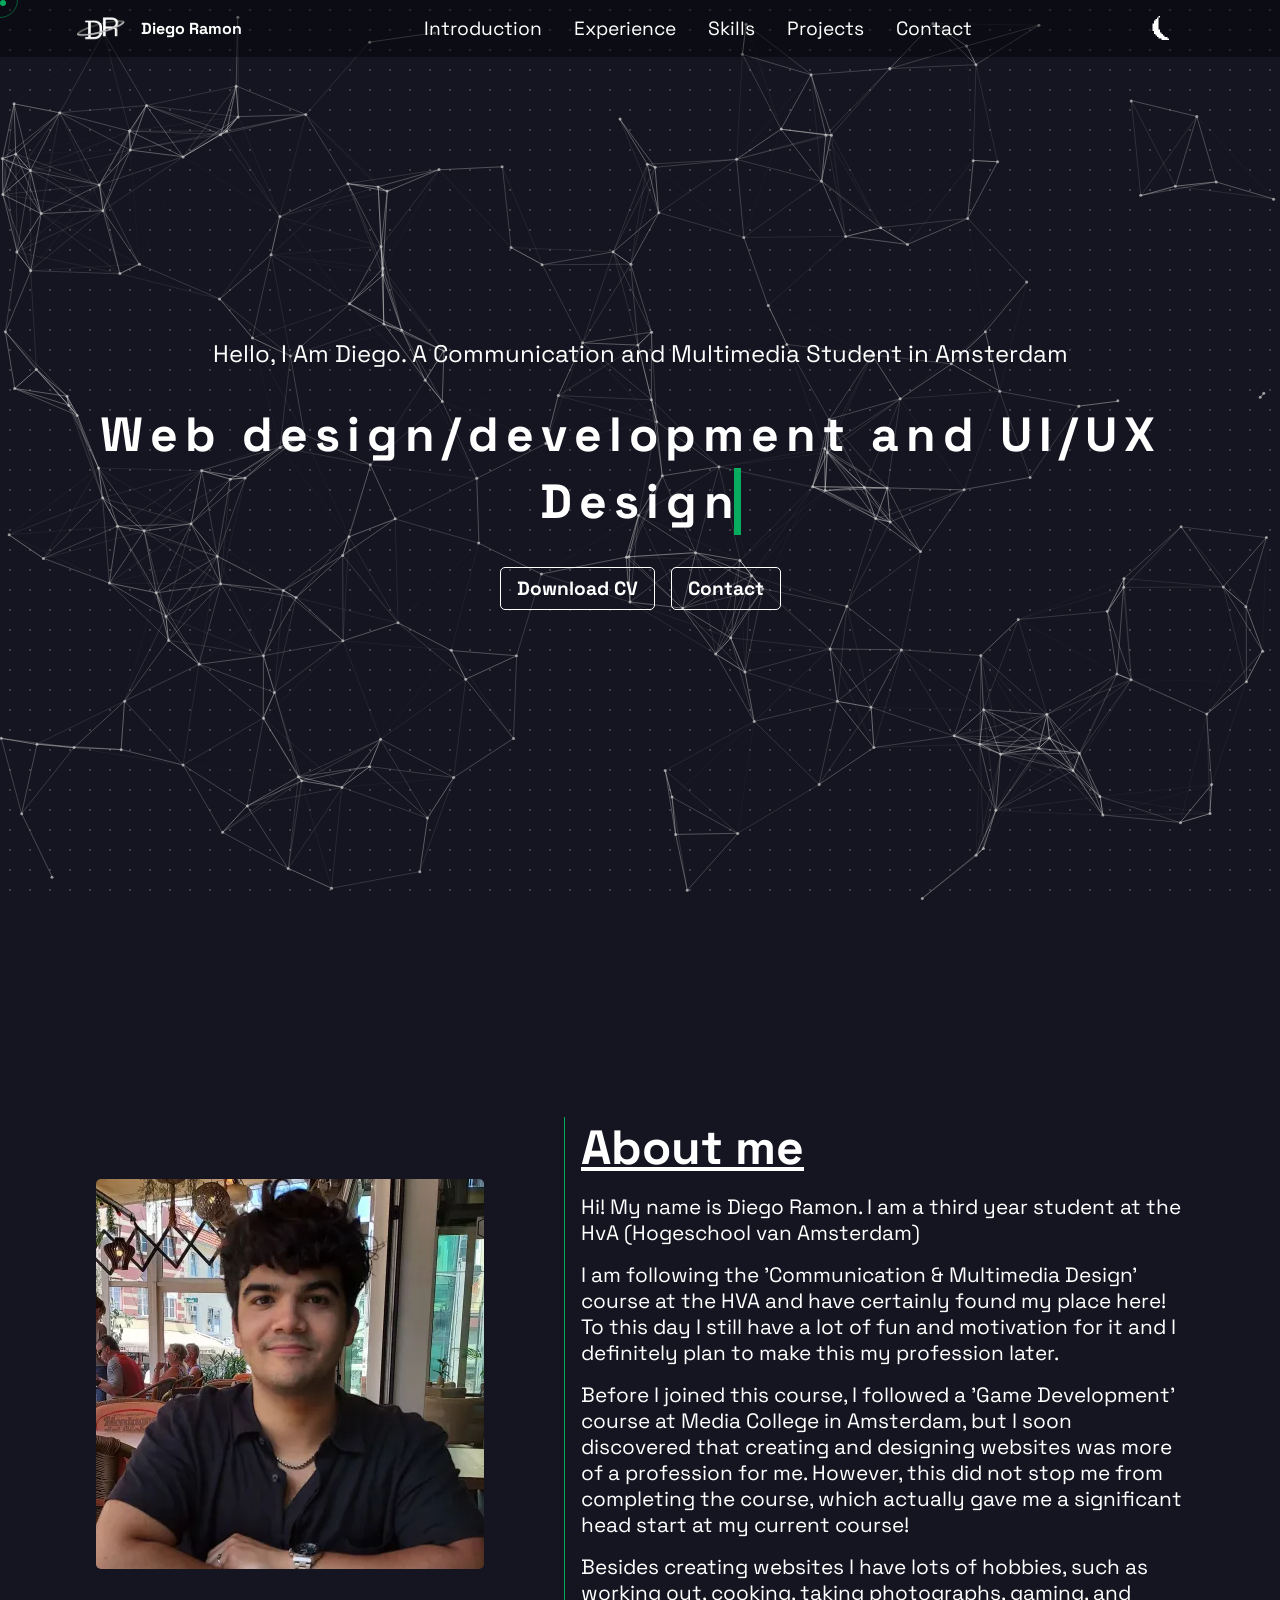
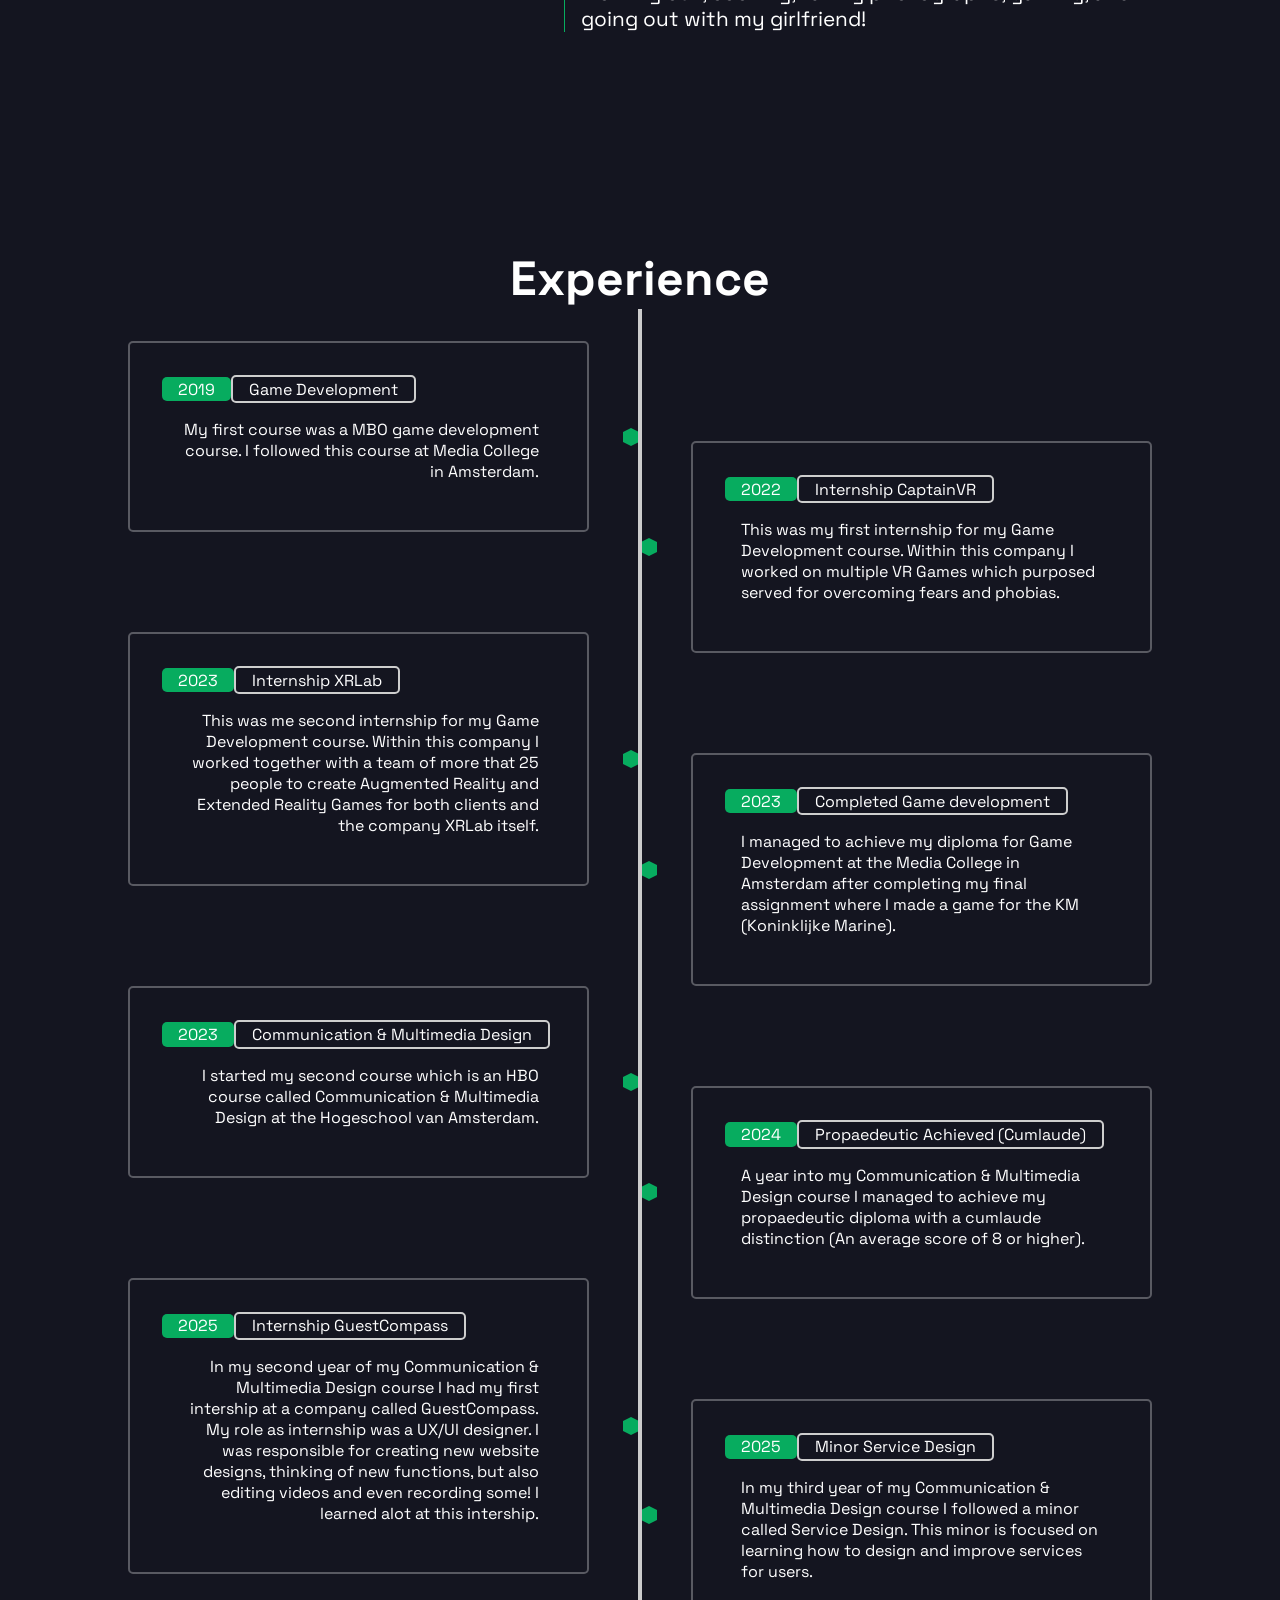
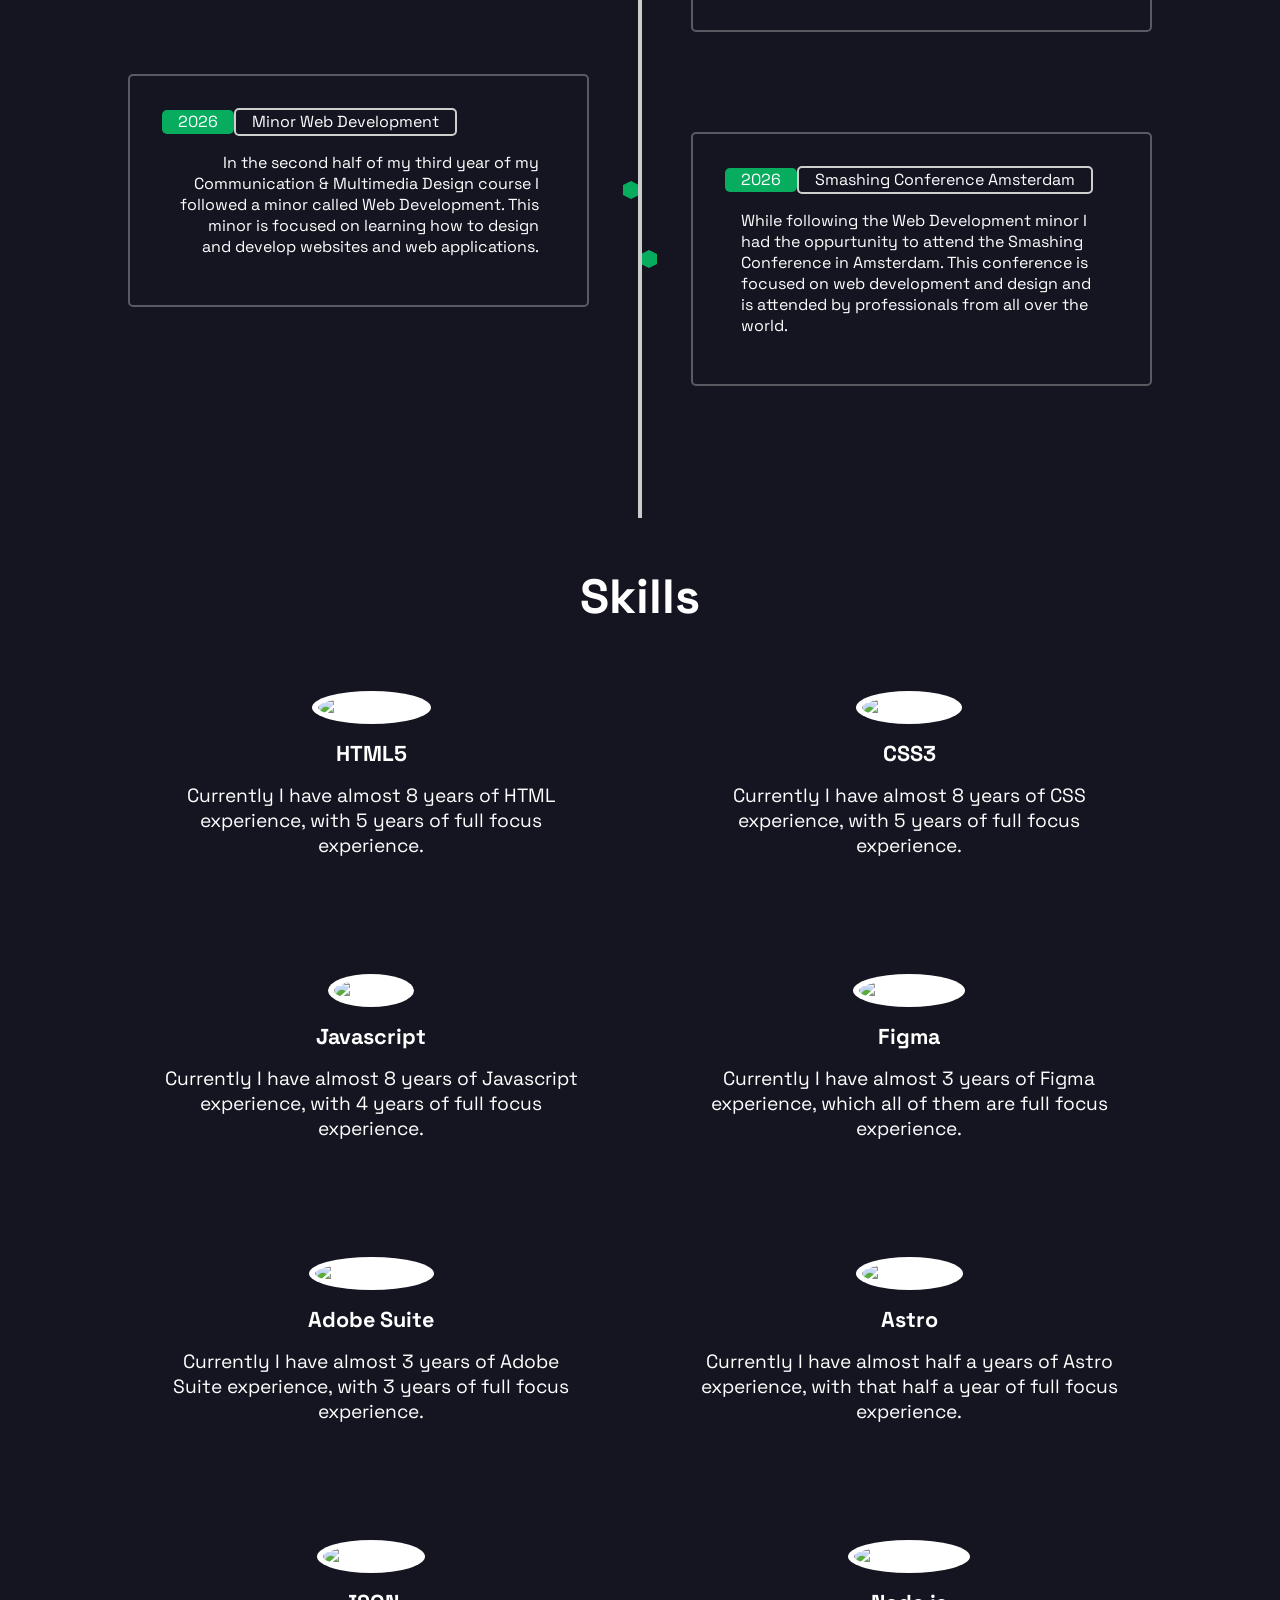
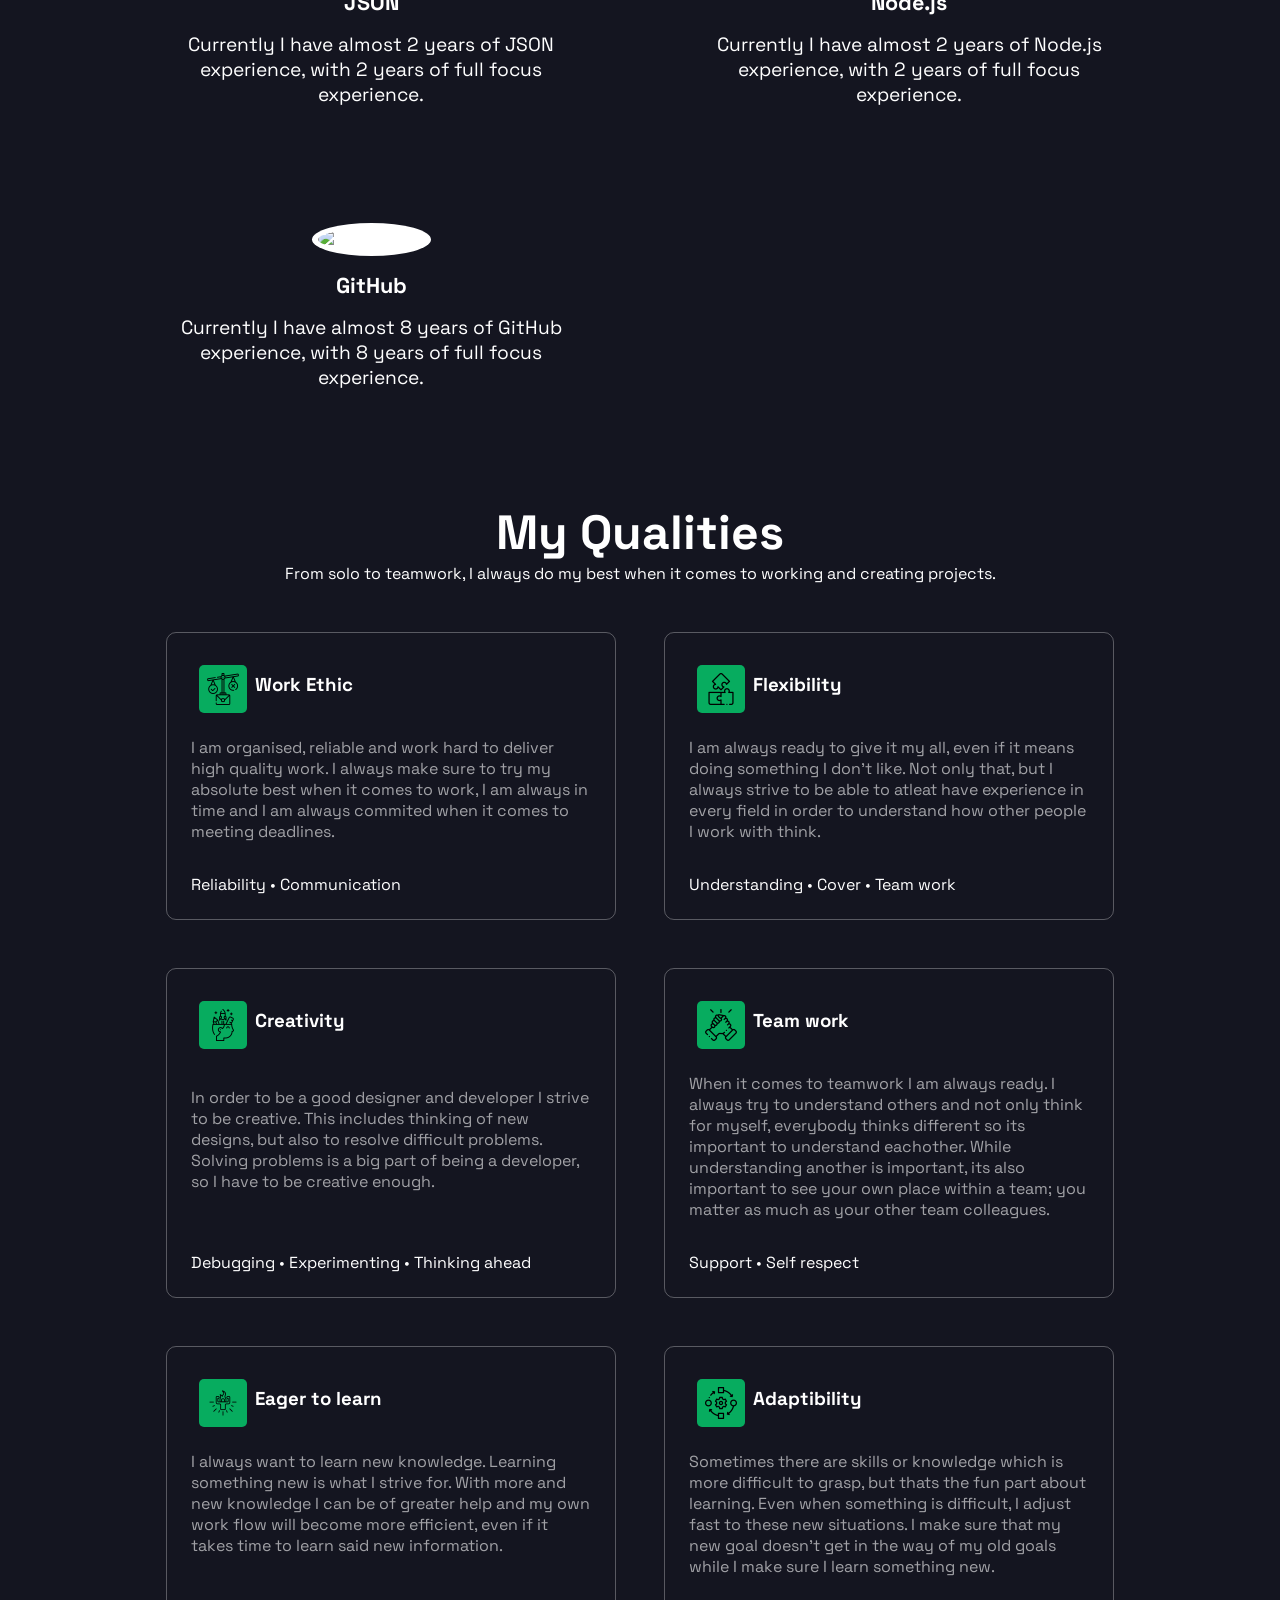
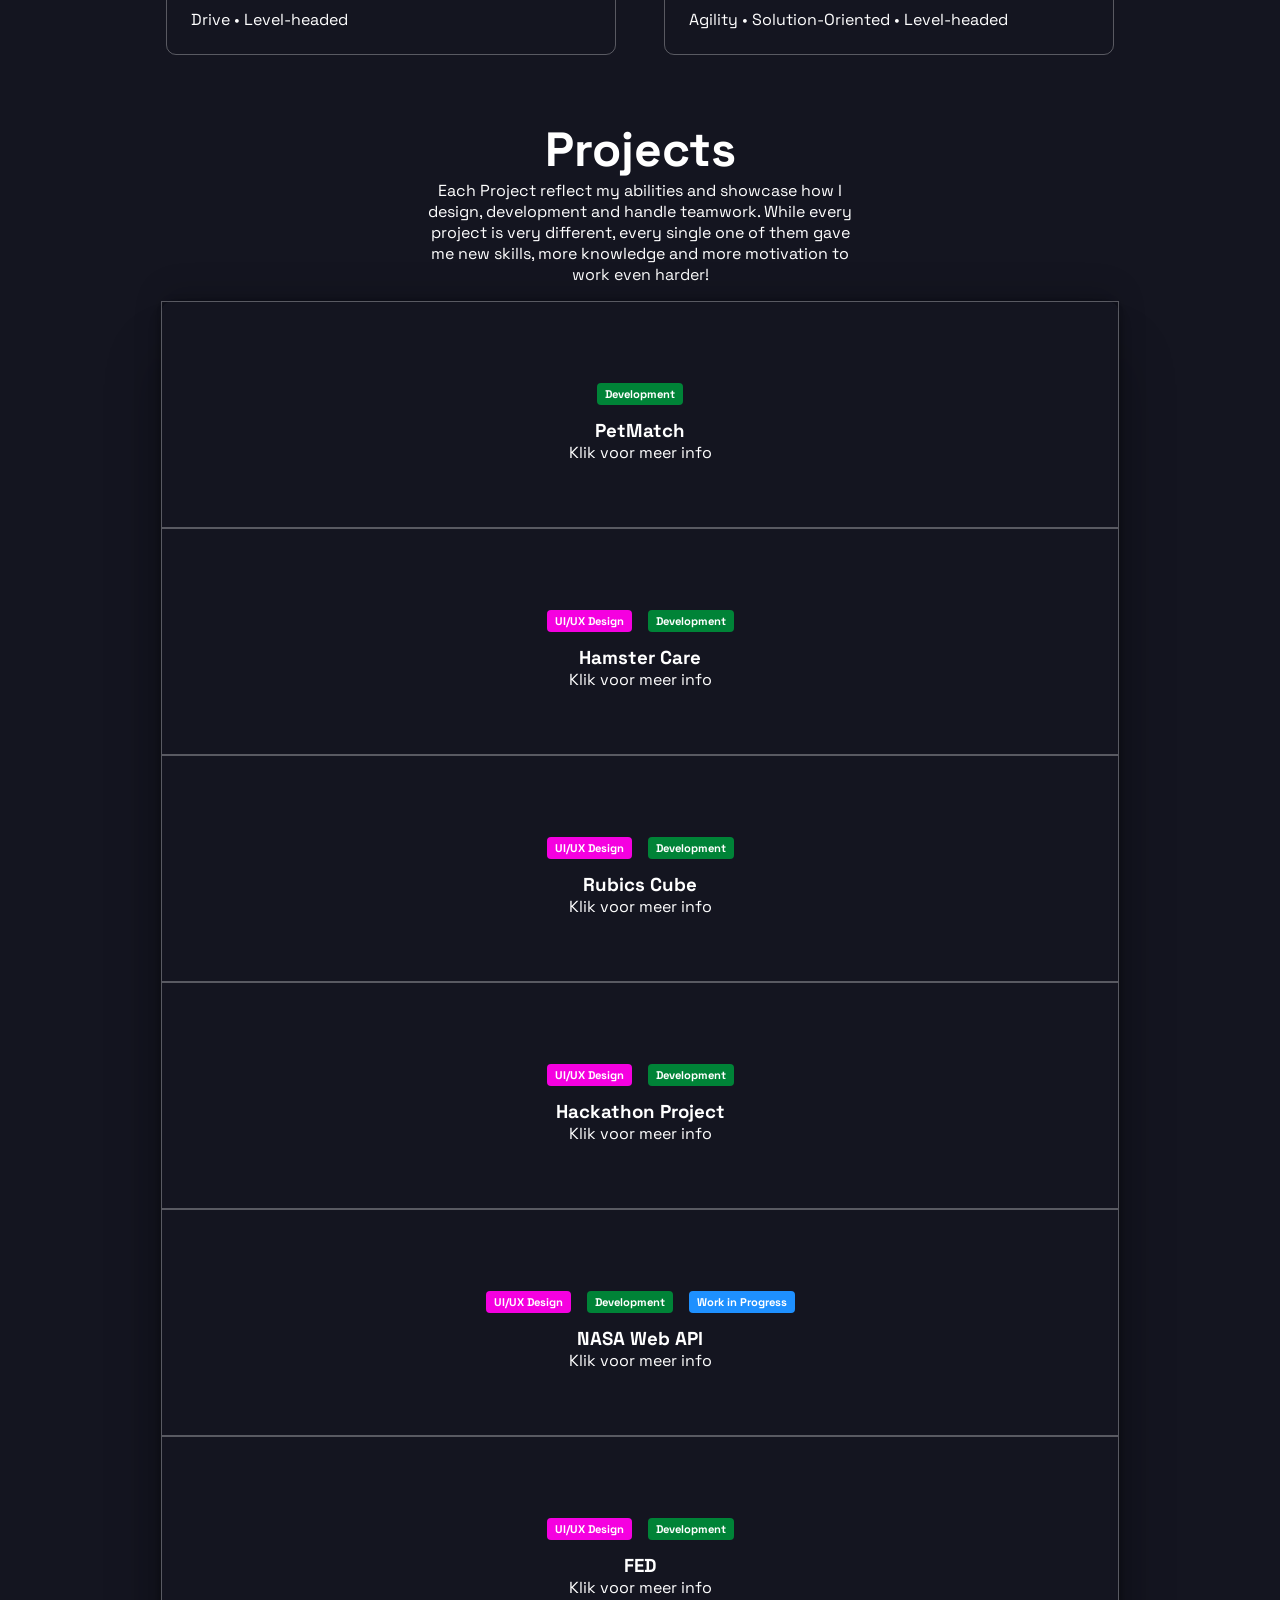
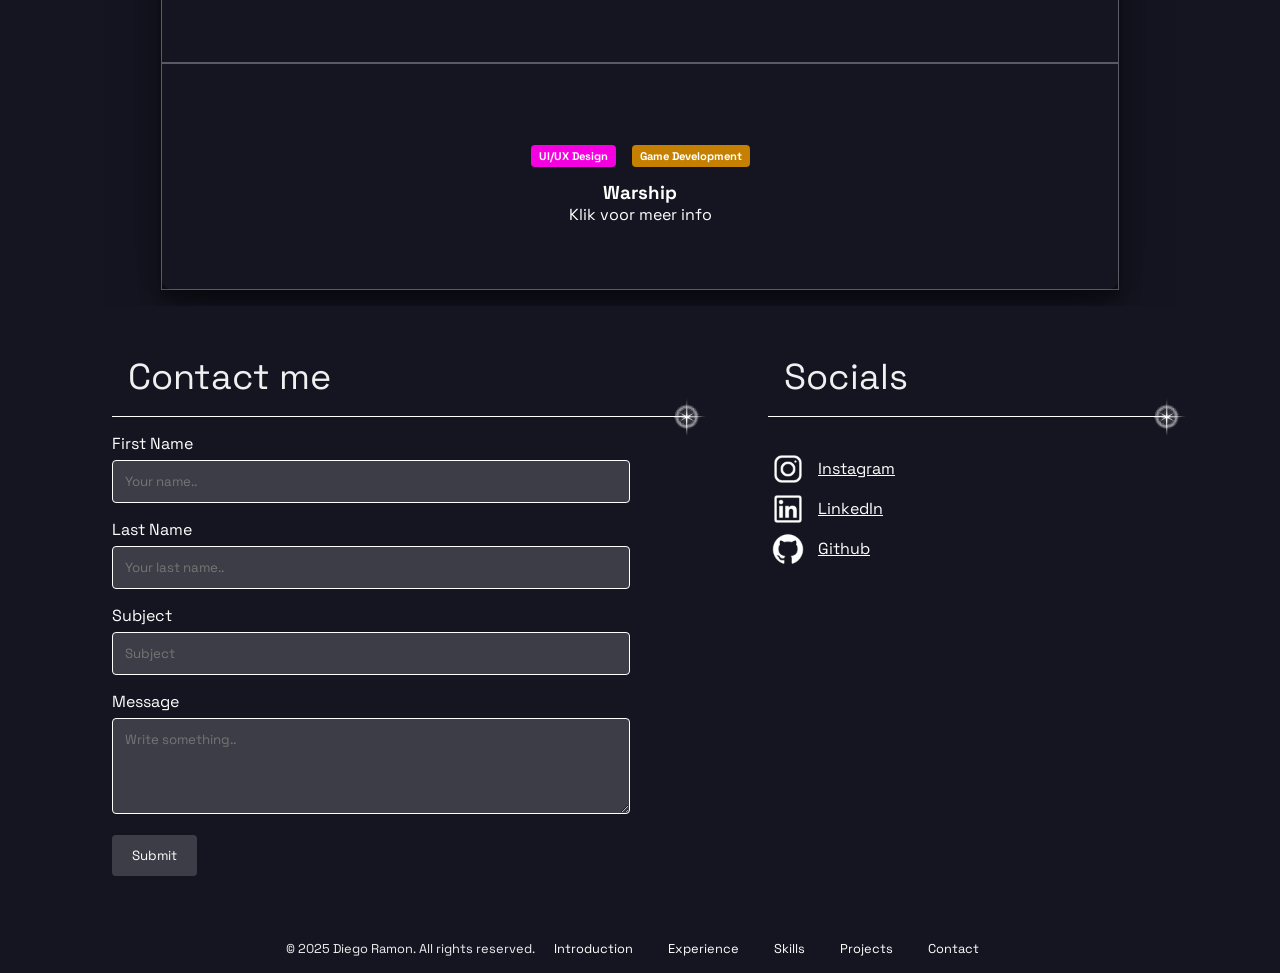
==== commit 6aac3939: "Finished (Without debugging)" ====
--- a/index.html
+++ b/index.html
@@ -22,11 +22,12 @@
             <h1>Web design/development and UI/UX Design</h1>
             <div id="quickButtons">
                 <a href="/assets/files/Diego_Ramon_CV_2026.pdf" target="_blank">Download CV</a>
-                <a href="#ContactSection">Contact</a>
+                <a href="javascript:void(0);" onclick="scrollToSection('footer-menu')">Contact</a>
             </div>
         </section>
 
         <section id="AboutSection">
+            <img id="Me" src="../assets/img/Me.png">
             <div>
                 <h2>About me</h2>
                 <p>Hi! My name is Diego Ramon. I am a third year student at the HvA (Hogeschool van Amsterdam)</p>
@@ -43,25 +44,25 @@
 
         </section>
 
-<section id="ExperienceSection">
-    <h2>Experience</h2>
-    <div id="experience-timeline">
-        <div id="timeline-path">
-            <div id="timeline-line"></div>
-            <div id="timeline-fill"></div>
-        </div>
-
-        <div class="timeline-columns">
-            <div class="timeline-col left">
-                
-            </div>
-
-            <div class="timeline-col right">
-                
-            </div>
-        </div>
-    </div>
-</section>
+        <section id="ExperienceSection">
+            <h2>Experience</h2>
+            <div id="experience-timeline">
+                <div id="timeline-path">
+                    <div id="timeline-line"></div>
+                    <div id="timeline-fill"></div>
+                </div>
+
+                <div class="timeline-columns">
+                    <div class="timeline-col left">
+
+                    </div>
+
+                    <div class="timeline-col right">
+
+                    </div>
+                </div>
+            </div>
+        </section>
 
         <section id="SkillsSection">
             <h2>Skills</h2>
@@ -69,53 +70,127 @@
                 <div>
                     <img src="https://www.logobird.com/wp-content/uploads/2011/01/New-HTML5_Logo.png" alt="HTML5 Icon">
                     <h3>HTML5</h3>
-                    <p>Lorem ipsum dolor sit amet consectetur adipisicing elit. Voluptas, voluptate.</p>
-                </div>
-                <div>
-                    <img src="https://cdn.freebiesupply.com/logos/large/2x/css3-logo-png-transparent.png" alt="CSS3 Icon">
+                    <p>Currently I have almost 8 years of HTML experience, with 5 years of full focus experience.</p>
+                </div>
+                <div>
+                    <img src="https://cdn.freebiesupply.com/logos/large/2x/css3-logo-png-transparent.png"
+                        alt="CSS3 Icon">
                     <h3>CSS3</h3>
-                    <p>Lorem ipsum dolor sit amet consectetur adipisicing elit. Voluptas, voluptate.</p>
-                </div>
-                <div>
-                    <img src="https://cdn.iconscout.com/icon/free/png-256/free-javascript-logo-icon-svg-download-png-2284965.png?f=webp" alt="JS Icon">
+                    <p>Currently I have almost 8 years of CSS experience, with 5 years of full focus experience.</p>
+                </div>
+                <div>
+                    <img src="https://cdn.iconscout.com/icon/free/png-256/free-javascript-logo-icon-svg-download-png-2284965.png?f=webp"
+                        alt="JS Icon">
                     <h3>Javascript</h3>
-                    <p>Lorem ipsum dolor sit amet consectetur adipisicing elit. Voluptas, voluptate.</p>
+                    <p>Currently I have almost 8 years of Javascript experience, with 4 years of full focus experience.
+                    </p>
                 </div>
                 <div>
                     <img src="https://images.icon-icons.com/2429/PNG/512/figma_logo_icon_147289.png" alt="Figma Icon">
                     <h3>Figma</h3>
-                    <p>Lorem ipsum dolor sit amet consectetur adipisicing elit. Voluptas, voluptate.</p>
+                    <p>Currently I have almost 3 years of Figma experience, which all of them are full focus experience.
+                    </p>
                 </div>
                 <div>
                     <img src="https://images.icon-icons.com/2407/PNG/512/adobe_icon_146235.png" alt="AAdobe Icon">
                     <h3>Adobe Suite</h3>
-                    <p>Lorem ipsum dolor sit amet consectetur adipisicing elit. Voluptas, voluptate.</p>
-                </div>
-                <div>
-                    <img src="https://d2eip9sf3oo6c2.cloudfront.net/tags/images/000/001/399/square_480/astro-logo_2.png" alt="Astro Icon">
+                    <p>Currently I have almost 3 years of Adobe Suite experience, with 3 years of full focus experience.
+                    </p>
+                </div>
+                <div>
+                    <img src="https://d2eip9sf3oo6c2.cloudfront.net/tags/images/000/001/399/square_480/astro-logo_2.png"
+                        alt="Astro Icon">
                     <h3>Astro</h3>
-                    <p>Lorem ipsum dolor sit amet consectetur adipisicing elit. Voluptas, voluptate.</p>
-                </div>
-                <div>
-                    <img src="https://upload.wikimedia.org/wikipedia/commons/thumb/c/c9/JSON_vector_logo.svg/250px-JSON_vector_logo.svg.png?_=20220501073649" alt="JSON Icon">
+                    <p>Currently I have almost half a years of Astro experience, with that half a year of full focus
+                        experience.</p>
+                </div>
+                <div>
+                    <img src="https://upload.wikimedia.org/wikipedia/commons/thumb/c/c9/JSON_vector_logo.svg/250px-JSON_vector_logo.svg.png?_=20220501073649"
+                        alt="JSON Icon">
                     <h3>JSON</h3>
-                    <p>Lorem ipsum dolor sit amet consectetur adipisicing elit. Voluptas, voluptate.</p>
-                </div>
-                <div>
-                    <img src="https://cdn.iconscout.com/icon/free/png-256/free-nodejs-icon-svg-download-png-226035.png" alt="Node.js Icon">
+                    <p>Currently I have almost 2 years of JSON experience, with 2 years of full focus experience.</p>
+                </div>
+                <div>
+                    <img src="https://cdn.iconscout.com/icon/free/png-256/free-nodejs-icon-svg-download-png-226035.png"
+                        alt="Node.js Icon">
                     <h3>Node.js</h3>
-                    <p>Lorem ipsum dolor sit amet consectetur adipisicing elit. Voluptas, voluptate.</p>
+                    <p>Currently I have almost 2 years of Node.js experience, with 2 years of full focus experience.</p>
                 </div>
                 <div>
                     <img src="https://cdn-icons-png.flaticon.com/512/25/25231.png" alt="GitHub Icon">
                     <h3>GitHub</h3>
-                    <p>Lorem ipsum dolor sit amet consectetur adipisicing elit. Voluptas, voluptate.</p>
-                </div>
-            </div>
+                    <p>Currently I have almost 8 years of GitHub experience, with 8 years of full focus experience.</p>
+                </div>
+            </div>
+        </section>
+
+        <section id="QualitiesSection"> 
+            <h2>My Qualities</h2>
+            <p>From solo to teamwork, I always do my best when it comes to working and creating projects.</p>
+            <div id="qualitiesGrid">
+                <div>
+                    <div>
+                        <img src="assets/img/Icons/EthicsIcon.png" alt="">
+                        <h3>Work Ethic</h3>  
+                    </div>
+                    
+                    <p>I am organised, reliable and work hard to deliver high quality work. I always make sure to try my absolute best when it comes to work, I am always in time and I am always commited when it comes to meeting deadlines.</p>
+                    <span>Reliability • Communication</span>
+                </div>
+                <div>
+                    <div>
+                        <img src="assets/img/Icons/FlexibilityIcon.png" alt="">
+                        <h3>Flexibility</h3>   
+                    </div>
+                    
+                    <p>I am always ready to give it my all, even if it means doing something I don't like. Not only that, but I always strive to be able to atleat have experience in every field in order to understand how other people I work with think.</p>
+                    <span>Understanding • Cover • Team work</span>
+                </div>
+                <div>
+                    <div>
+                        <img src="assets/img/Icons/CreativityIcon.png" alt="">
+                        <h3>Creativity</h3>
+                    </div>
+                    
+                    <p>In order to be a good designer and developer I strive to be creative. This includes thinking of new designs, but also to resolve difficult problems. Solving problems is a big part of being a developer, so I have to be creative enough.</p>
+                    <span>Debugging • Experimenting • Thinking ahead</span>
+                </div>
+                <div>
+                    <div>
+                        <img src="assets/img/Icons/TeamworkIcon.png" alt="">
+                        <h3>Team work</h3>
+                    </div>
+                    
+                    <p>When it comes to teamwork I am always ready. I always try to understand others and not only think for myself, everybody thinks different so its important to understand eachother. While understanding another is important, its also important to see your own place within a team; you matter as much as your other team colleagues.</p>
+                    <span>Support • Self respect</span>
+                </div>
+                <div>
+                    <div>
+                       <img src="assets/img/Icons/EagerIcon.png" alt="">
+                        <h3>Eager to learn</h3> 
+                    </div>
+                    
+                    <p>I always want to learn new knowledge. Learning something new is what I strive for. With more and new knowledge I can be of greater help and my own work flow will become more efficient, even if it takes time to learn said new information.</p>
+                    <span>Drive • Level-headed</span>
+                </div>
+                <div>
+                    <div>
+                        <img src="assets/img/Icons/AdaptationIcon.png" alt="">
+                        <h3>Adaptibility</h3>  
+                    </div>
+                    
+                    <p>Sometimes there are skills or knowledge which is more difficult to grasp, but thats the fun part about learning. Even when something is difficult, I adjust fast to these new situations. I make sure that my new goal doesn't get in the way of my old goals while I make sure I learn something new.</p>
+                    <span>Agility • Solution-Oriented • Level-headed</span>
+                </div>
+            </div>
+
         </section>
 
         <section id="ProjectsSection">
             <h2>Projects</h2>
+            <p id="firstP">Each Project reflect my abilities and showcase how I design, development and handle teamwork.
+                While every project is very different, every single one of them gave me new skills, more knowledge and
+                more motivation to work even harder!</p>
             <div id="projects-container">
             </div>
 
--- a/css/style.css
+++ b/css/style.css
@@ -2,26 +2,52 @@
 @import url('header.css');
 @import url('timeline.css');
 @import url('popover.css');
+@import url('footer.css');
 
 :root {
     --sub-color: #07ac5f;
     --text-color: #fff;
     --background-color: 20, 21, 32;
+    --footer-background-color: 20, 21, 32;
+    --border-color: #ffffff4b;
     --particle-color: #cecece;
     --background-dot-color: #ffffff2c;
     --secondary-color: #f0f0f0;
 }
-
-body.dark-mode {
+/* MARK: Dark mode */
+body.light-mode {
     --sub-color: #ff4757;
     --text-color: #000000;
     --background-color: 250, 250, 250;
+    --footer-background-color: 239, 239, 239;
     --particle-color: #202020;
     --background-dot-color: #0000003f;
     --secondary-color: #f0f0f0;
 
     nav {
         background-color: #c7c7c760;
+    }
+
+    footer {
+        div p {
+            &::after {
+                background-image: url('../assets/img/star-dot-dark.png');
+            }
+        }
+    }
+
+    #footer-socials ul li {
+        &:nth-of-type(1)::before {
+            background-image: url('../assets/img/Socials/Instagram-Black.png');
+        }
+
+        &:nth-of-type(2)::before {
+            background-image: url('../assets/img/Socials/LinkedIn-Black.png');
+        }
+
+        &:nth-of-type(3)::before {
+            background-image: url('../assets/img/Socials/Github-Black.png');
+        }
     }
 }
 
@@ -32,6 +58,7 @@
     font-family: SpaceGrotesk, sans-serif;
 }
 
+
 /* MARK: Font Definitions */
 @font-face {
     font-family: SpaceGrotesk;
@@ -46,7 +73,7 @@
 
     span {
         display: inline-block;
-        white-space: pre; 
+        white-space: pre;
         border-right: .15em solid transparent;
         transition: border-color 0.1s;
 
@@ -74,63 +101,7 @@
     color: var(--text-color);
     z-index: 2;
     padding: 3rem 6rem 0 6rem;
-}
-
-#IntroductionSection {
-    overflow: hidden;
-    background-image: radial-gradient(var(--background-dot-color) 1.2px, transparent 0);
-    background-size: 20px 20px;
-    text-align: center;
-    display: flex;
-    flex-direction: column;
-    align-items: center;
-    justify-content: center;
-    gap: 2rem;
-    position: relative;
-    overflow: hidden;
-
-    p {
-        font-size: 1.5rem;
-    }
-
-    h1 {
-        font-size: 3rem;
-    }
-}
-
-#particle-canvas-container {
-    position: absolute;
-    top: 0;
-    left: 0;
-    width: 100%;
-    height: 100%;
-    z-index: -1;
-    pointer-events: none;
-}
-
-#AboutSection {
-    text-align: left;
-    display: grid;
-    grid-template-columns: 1fr 1fr;
-    flex-direction: column;
-    align-items: center;
-    justify-content: center;
-
-    div {
-        grid-column: 2;
-        padding-left: 1rem;
-        border-left: var(--sub-color) 1px solid;
-    }
-
-    p {
-        font-size: 1.3rem;
-        padding-top: 1rem;
-    }
-
-    h2 {
-        font-size: 3rem;
-        text-decoration: underline;
-    }
+    scroll-margin-top: 40px;
 }
 
 #quickButtons {
@@ -154,6 +125,71 @@
     }
 }
 
+/* MARK: Introduction section */
+#IntroductionSection {
+    overflow: hidden;
+    background-image: radial-gradient(var(--background-dot-color) 1.2px, transparent 0);
+    background-size: 20px 20px;
+    text-align: center;
+    display: flex;
+    flex-direction: column;
+    align-items: center;
+    justify-content: center;
+    gap: 2rem;
+    position: relative;
+    overflow: hidden;
+
+    p {
+        font-size: 1.5rem;
+    }
+
+    h1 {
+        font-size: 3rem;
+    }
+}
+
+#particle-canvas-container {
+    position: absolute;
+    top: 0;
+    left: 0;
+    width: 100%;
+    height: 100%;
+    z-index: -1;
+    pointer-events: none;
+}
+
+/* MARK: About section */
+#AboutSection {
+    text-align: left;
+    display: flex;
+    flex-direction: row;
+    align-items: center;
+    justify-content: center;
+
+    div {
+        grid-column: 2;
+        margin-left: 5rem;
+        padding-left: 1rem;
+        border-left: var(--sub-color) 1px solid;
+    }
+
+    p {
+        font-size: 1.3rem;
+        padding-top: 1rem;
+    }
+
+    h2 {
+        font-size: 3rem;
+        text-decoration: underline;
+    }
+
+    img {
+        align-self: center;
+        border-radius: 5px;
+    }
+}
+
+/* MARK: Skills section */
 #skills-container {
     width: 100%;
     display: grid;
@@ -189,130 +225,58 @@
     }
 }
 
-/* MARK: Footer Styling */
-footer {
-    display: grid;
-    background-color: rgba(var(--background-color));
-    grid-template-columns: 5vw 50vw 1fr 5vw;
-    grid-template-rows: 1fr 10rem;
-    position: relative;
-    gap: 1rem;
-    z-index: 6;
-    color: white;
-
-    div p {
-        font-size: 4vh;
-        text-align: left;
-        border-bottom: 1px solid var(--text-color);
-        width: 100%;
-        position: relative;
-        display: block;
-
-        &::after {
-            content: "";
-            display: block;
-            width: 40px;
-            height: 40px;
-            position: absolute;
-            bottom: -21px;
-            right: -20px;
-            background-image: url('../assets/img/star-dot.png');
-            background-size: contain;
-            background-repeat: no-repeat;
-        }
-    }
-
-    ul {
-        list-style-type: none;
-
-        li a {
-            text-decoration: underline;
-            color: var(--text-color);
-        }
-    }
-
-    #footer-menu {
-        grid-row: 1;
-        grid-column: 2;
-        padding: 2rem;
-    }
-
-    #footer-contact-me {
+/* MARK: Qualities section */
+#qualitiesGrid{
+    width: 90%;
+
+    display: flex;
+    flex-direction: row;
+    flex-wrap: wrap;
+    align-content: space-between;
+    justify-content: flex-start;
+
+    margin-top: 2rem;
+    padding: 1rem;
+    gap: 3rem;
+
+    div{
+        border: var(--border-color) 1px solid;
+        padding: 1rem;
+        border-radius: 10px;
+        flex: 1 1 calc(33.33% - 2rem); 
+        min-width: 300px;
+        height: auto;
         display: flex;
         flex-direction: column;
-        gap: 1rem;
-        width: 90%;
-        padding-top: 1rem;
-
-        ul {
-            padding-top: 2rem;
-        }
-    }
-
-    #footer-socials {
-        padding: 2rem;
-        grid-row: 1;
-        grid-column: 3;
-
-        ul {
-            padding-top: 2rem;
-
-            li {
-                display: flex;
-                align-items: center;
-                gap: 10px;
-
-                &::before {
-                    content: "";
-                    display: inline-block;
-                    width: 40px;
-                    height: 40px;
-                    background-size: contain;
-                    background-repeat: no-repeat;
-                    flex-shrink: 0;
-                }
-
-                &:nth-of-type(1)::before {
-                    background-image: url(../assets/img/Instagram.png);
-                }
-
-                &:nth-of-type(2)::before {
-                    background-image: url(../assets/img/LinkedIn.png);
-                }
-
-                &:nth-of-type(3)::before {
-                    background-image: url(../assets/img/Github.png);
-                }
-            }
-        }
-    }
-}
-
-/* MARK: Form Styling */
-input[type=text],
-select,
-textarea {
-    width: 100%;
-    padding: 12px;
-    border: 1px solid #ffffff;
-    border-radius: 4px;
-    box-sizing: border-box;
-    margin-top: 6px;
-    margin-bottom: 16px;
-    resize: vertical;
-}
-
-input[type=submit] {
-    background-color: var(--sub-color);
-    color: white;
-    padding: 12px 20px;
-    border: none;
-    border-radius: 4px;
-    cursor: pointer;
-}
-
-input[type=submit]:hover {
-    background-color: var(--sub-color);
+        text-align: left;
+
+        div{
+            border: none;
+            display: flex;
+            flex-direction: row;
+        }
+
+        img, h3, p, span {
+            padding: 0.5rem;
+        }
+
+        img{
+            width: 3rem;
+            height: 3rem;
+            background-color: var(--sub-color);
+            border-radius: 5px;
+        }
+
+        p{
+            opacity: 0.6;
+            flex-grow: 1;
+        }
+
+        span {
+            margin-top: 1rem; 
+        }
+    }
+
 }
 
 /* MARK: Animations */
@@ -327,17 +291,27 @@
 }
 
 @keyframes blink-caret {
-    0%, 100%, from, to { 
-        border-color: var(--sub-color); 
-    }
-    50% { 
-        border-color: transparent; 
+
+    0%,
+    100%,
+    from,
+    to {
+        border-color: var(--sub-color);
+    }
+
+    50% {
+        border-color: transparent;
     }
 }
 
 @keyframes show-letter {
-    from { opacity: 0; }
-    to { opacity: 1; }
+    from {
+        opacity: 0;
+    }
+
+    to {
+        opacity: 1;
+    }
 }
 
 
@@ -353,7 +327,34 @@
         margin: 0;
     }
 
-    section {
-        padding: 3rem 3rem 0 3rem;
+    section:not(:first-of-type) {
+        padding: 10rem 3rem 0 3rem;
+    }
+
+    #AboutSection {
+        text-align: left;
+        display: flex;
+        flex-direction: column;
+
+        div {
+            margin-top: 3rem;
+            margin-left: 0;
+            padding-left: 1rem;
+            border-left: var(--sub-color) 1px solid;
+        }
+
+        p {
+            font-size: 1.3rem;
+            padding-top: 1rem;
+        }
+
+        h2 {
+            font-size: 3rem;
+            text-decoration: underline;
+        }
+
+        img {
+            align-self: center;
+        }
     }
 }
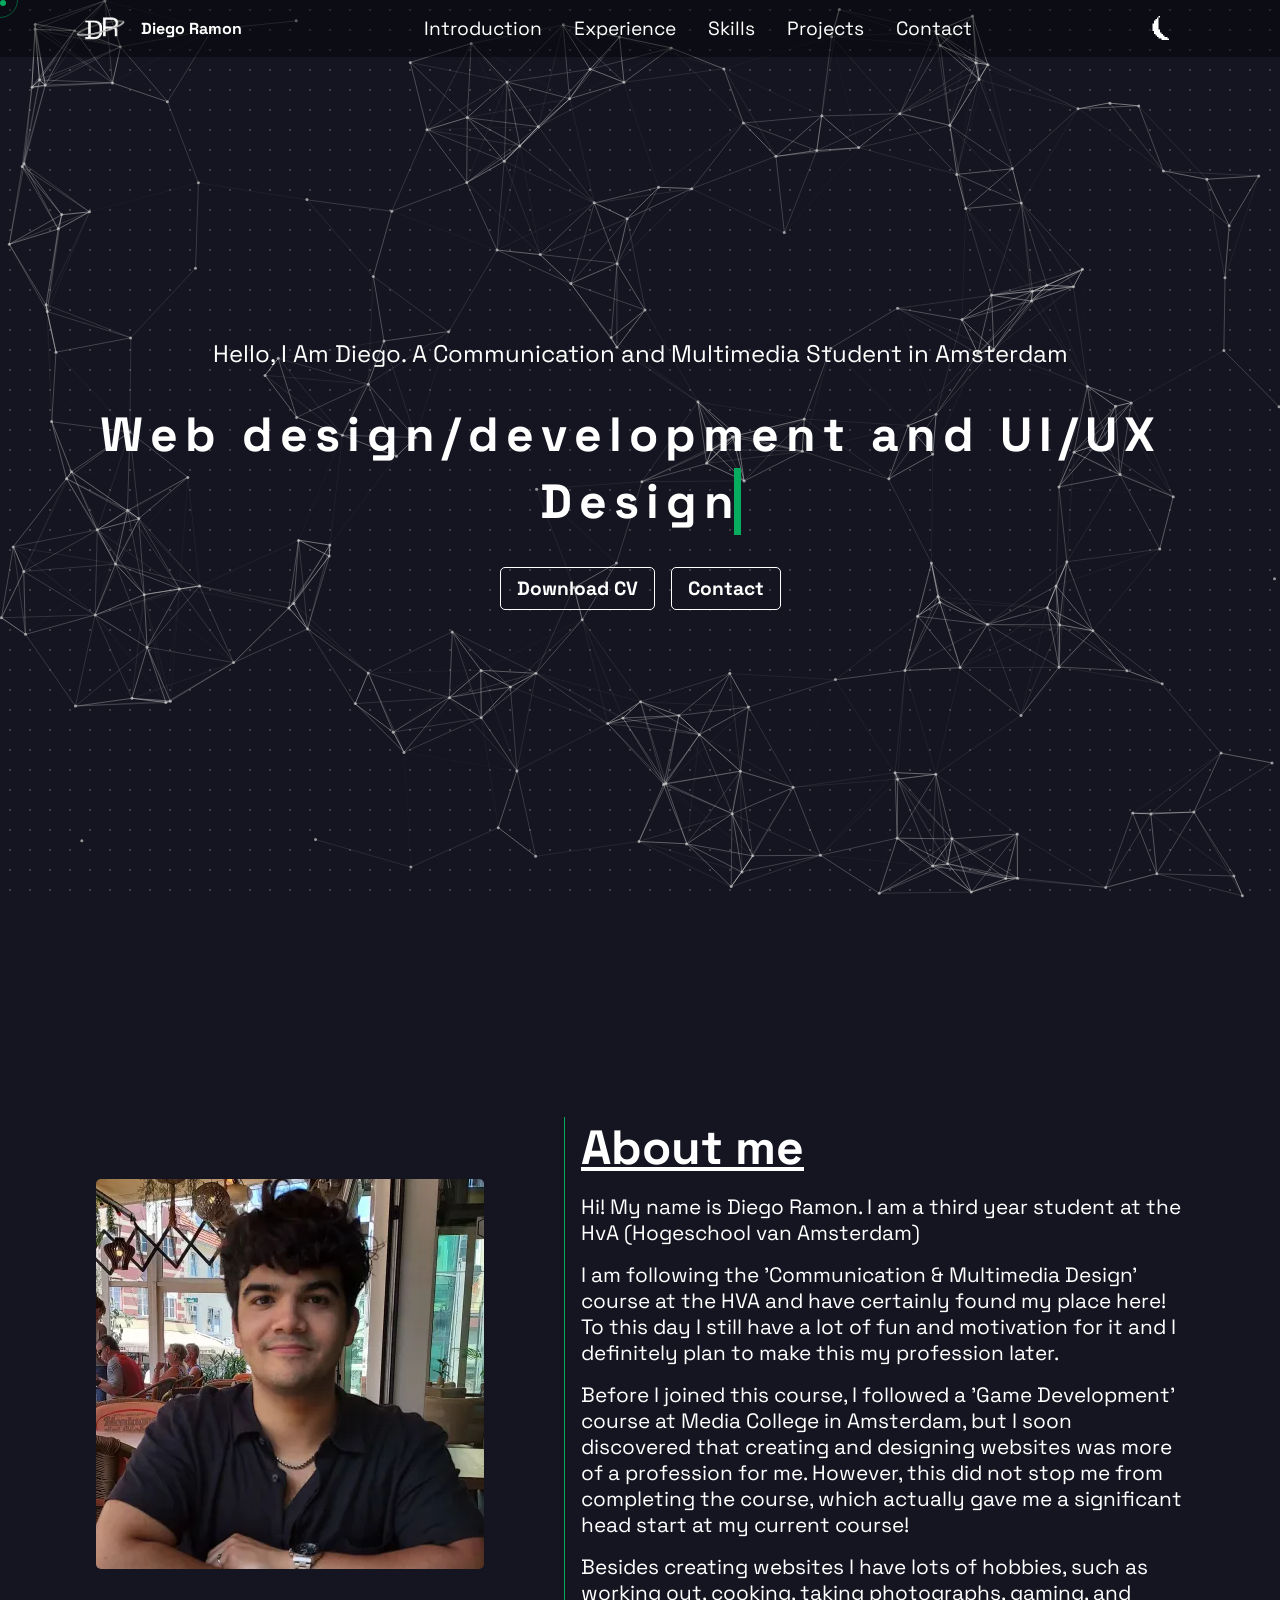
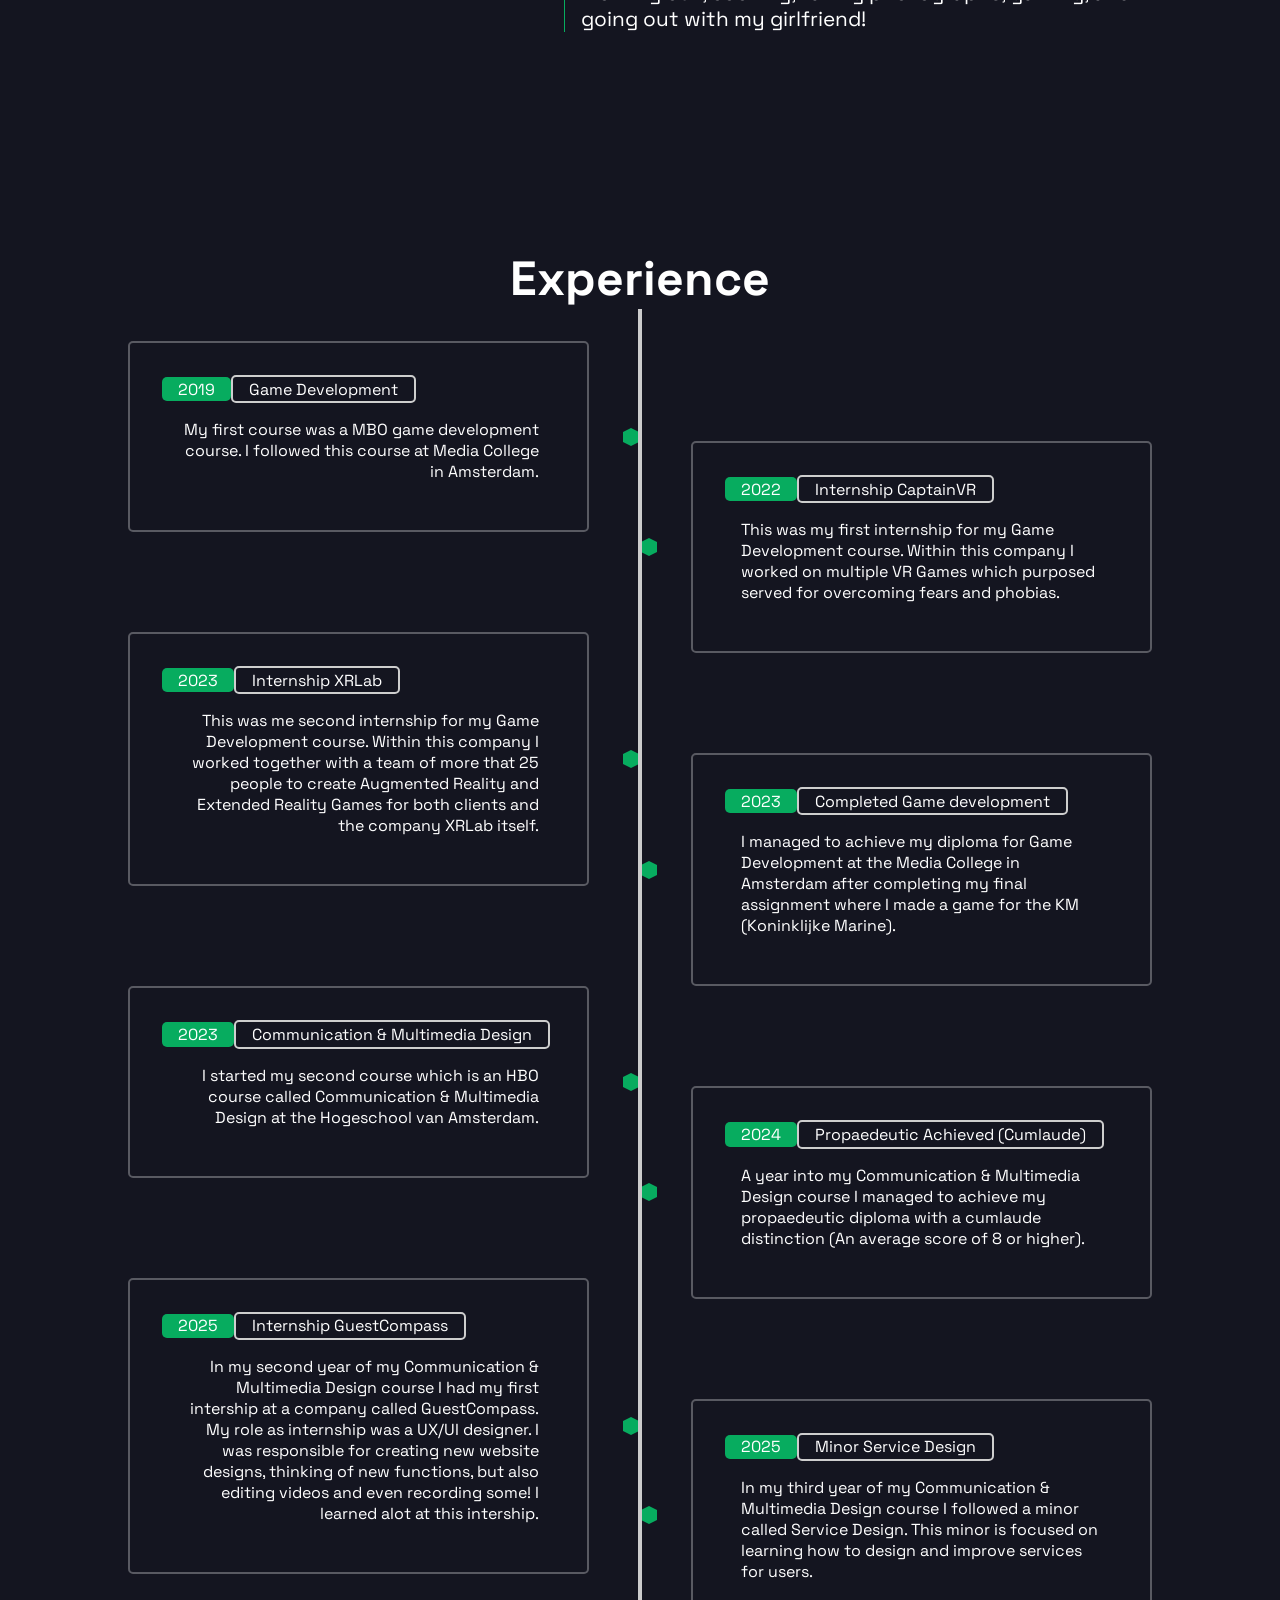
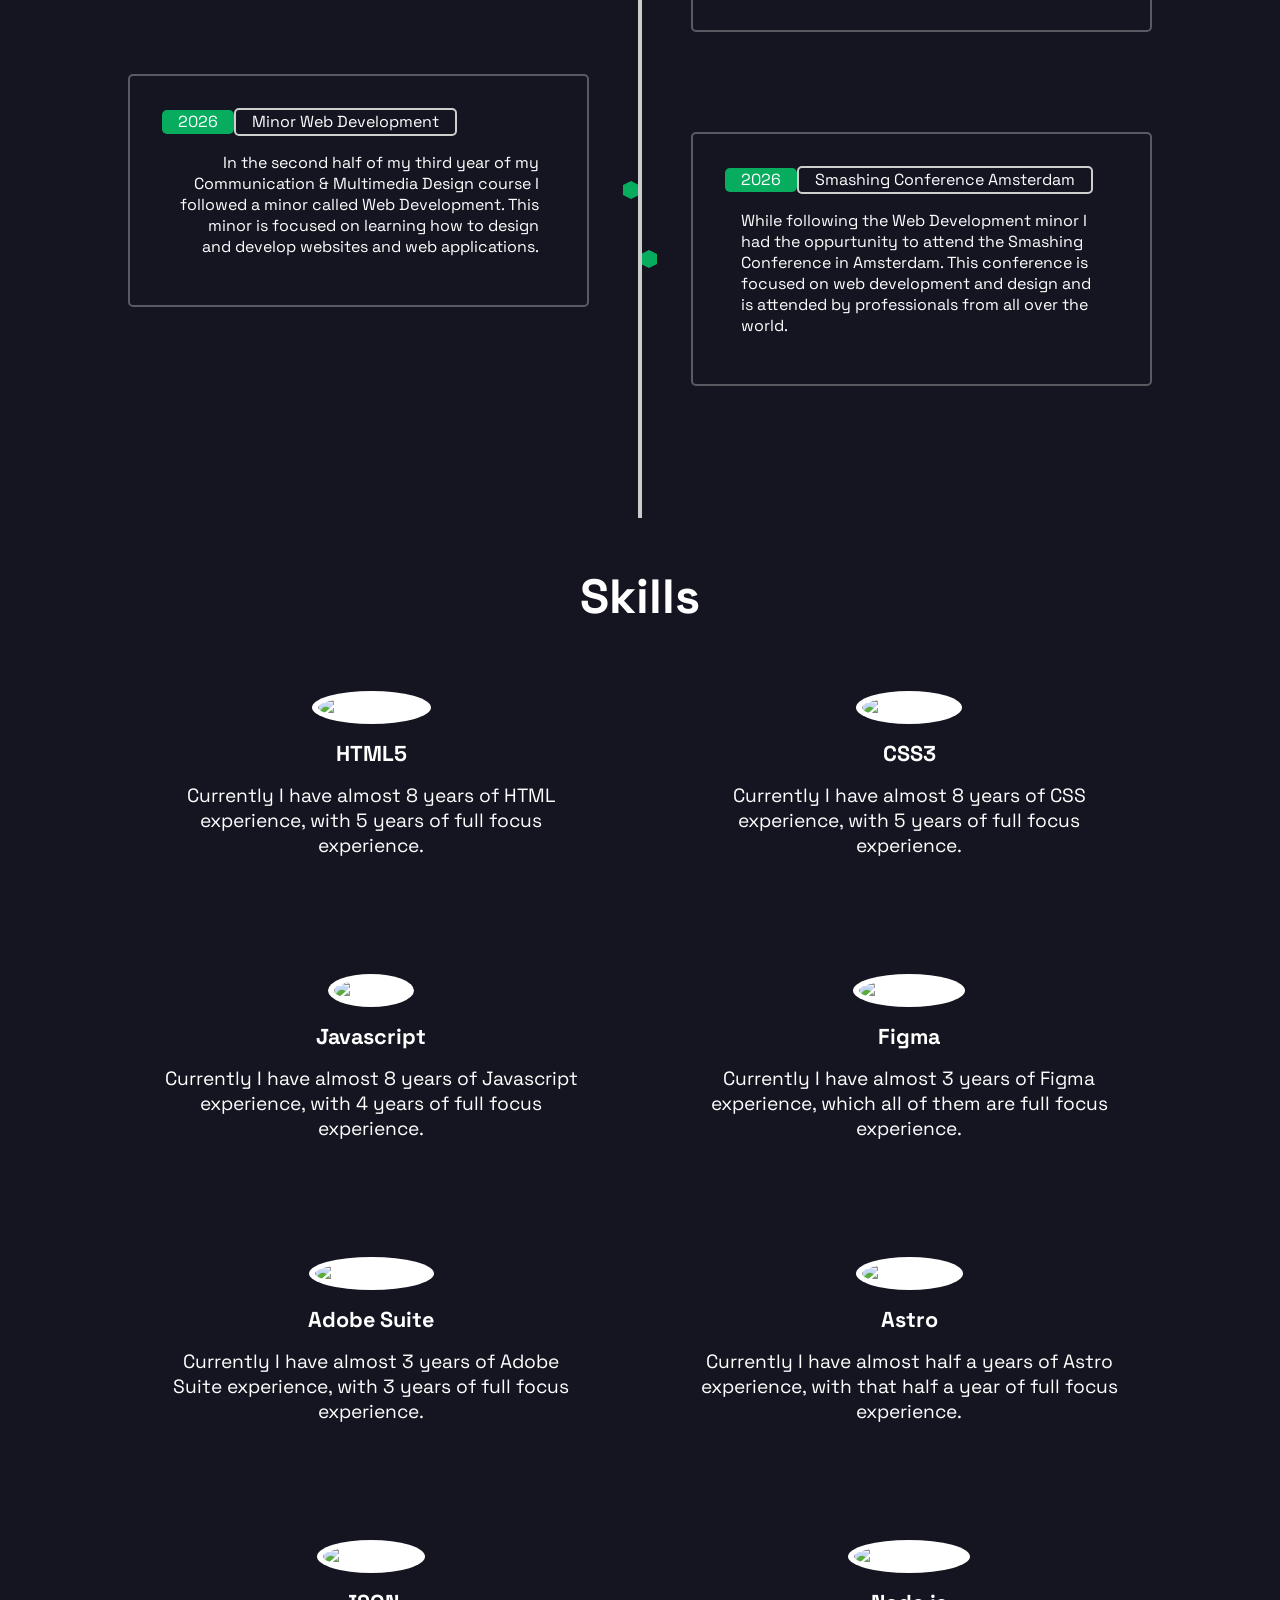
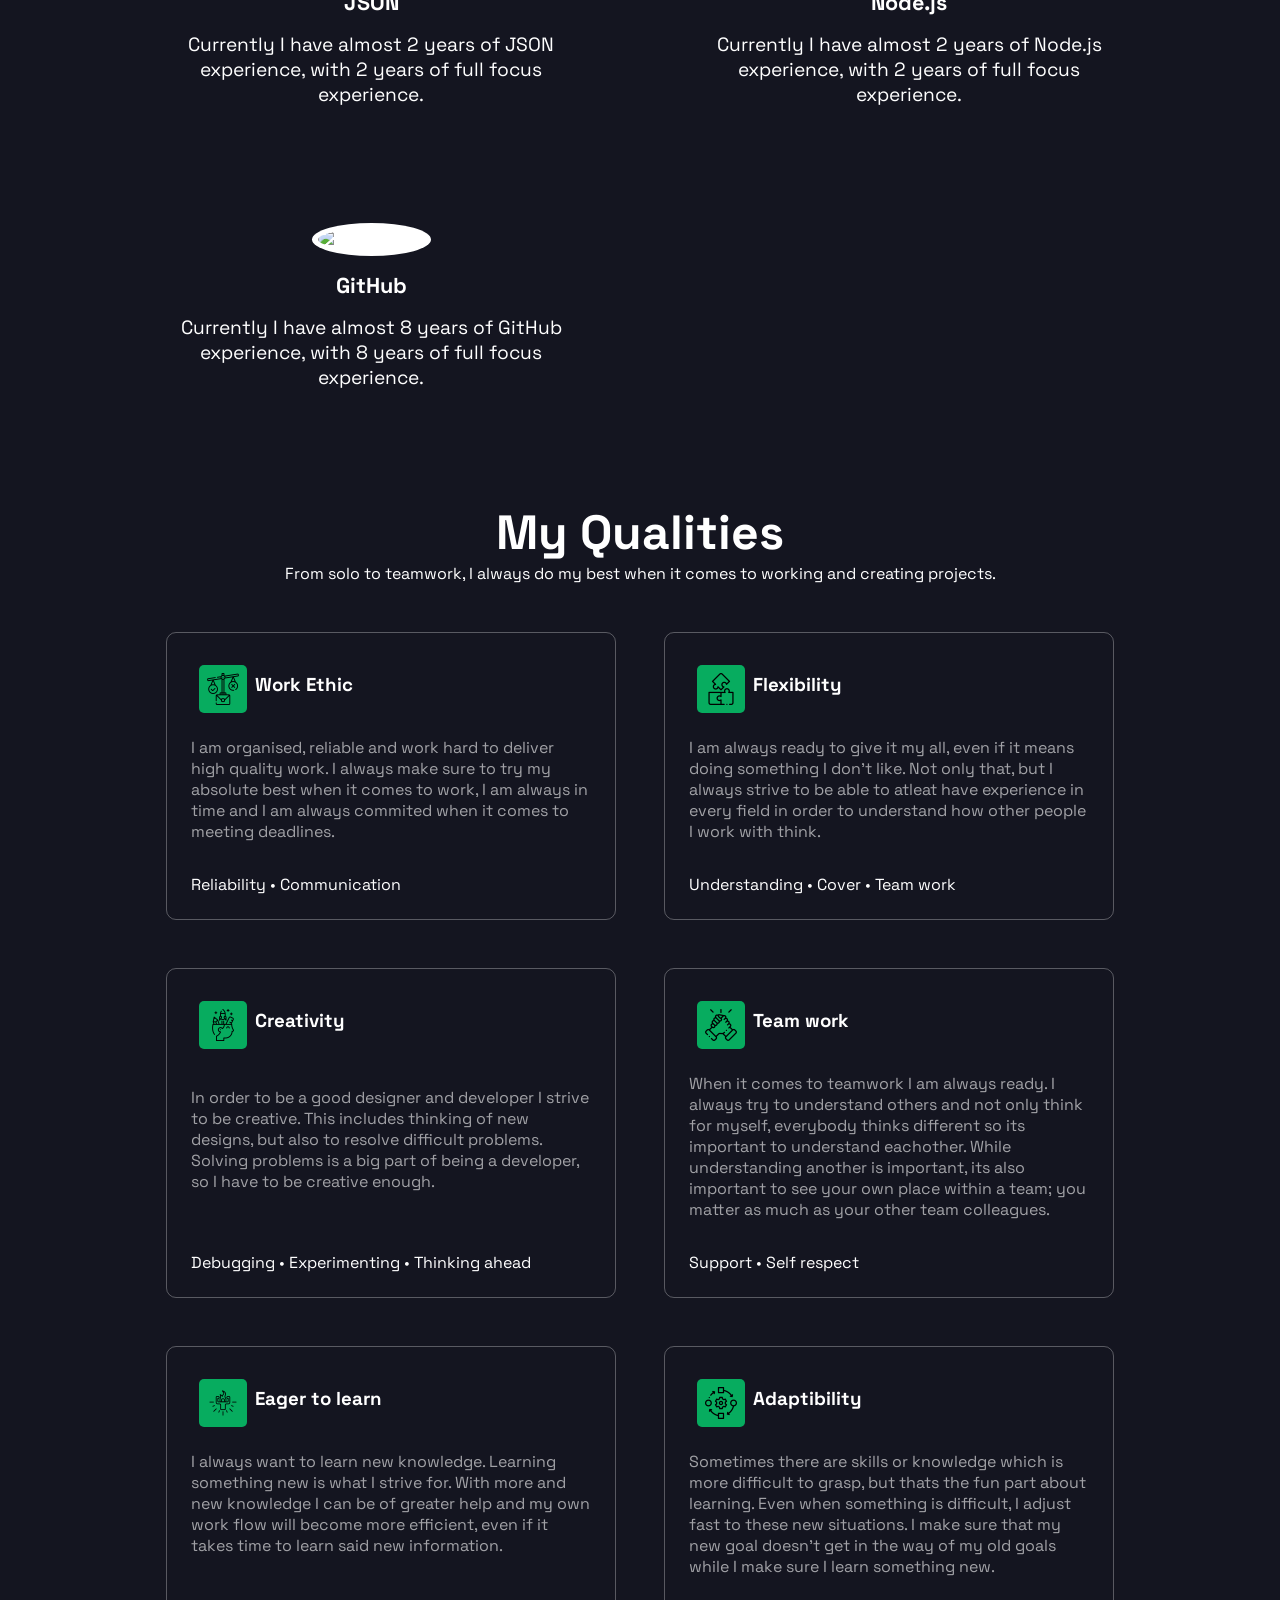
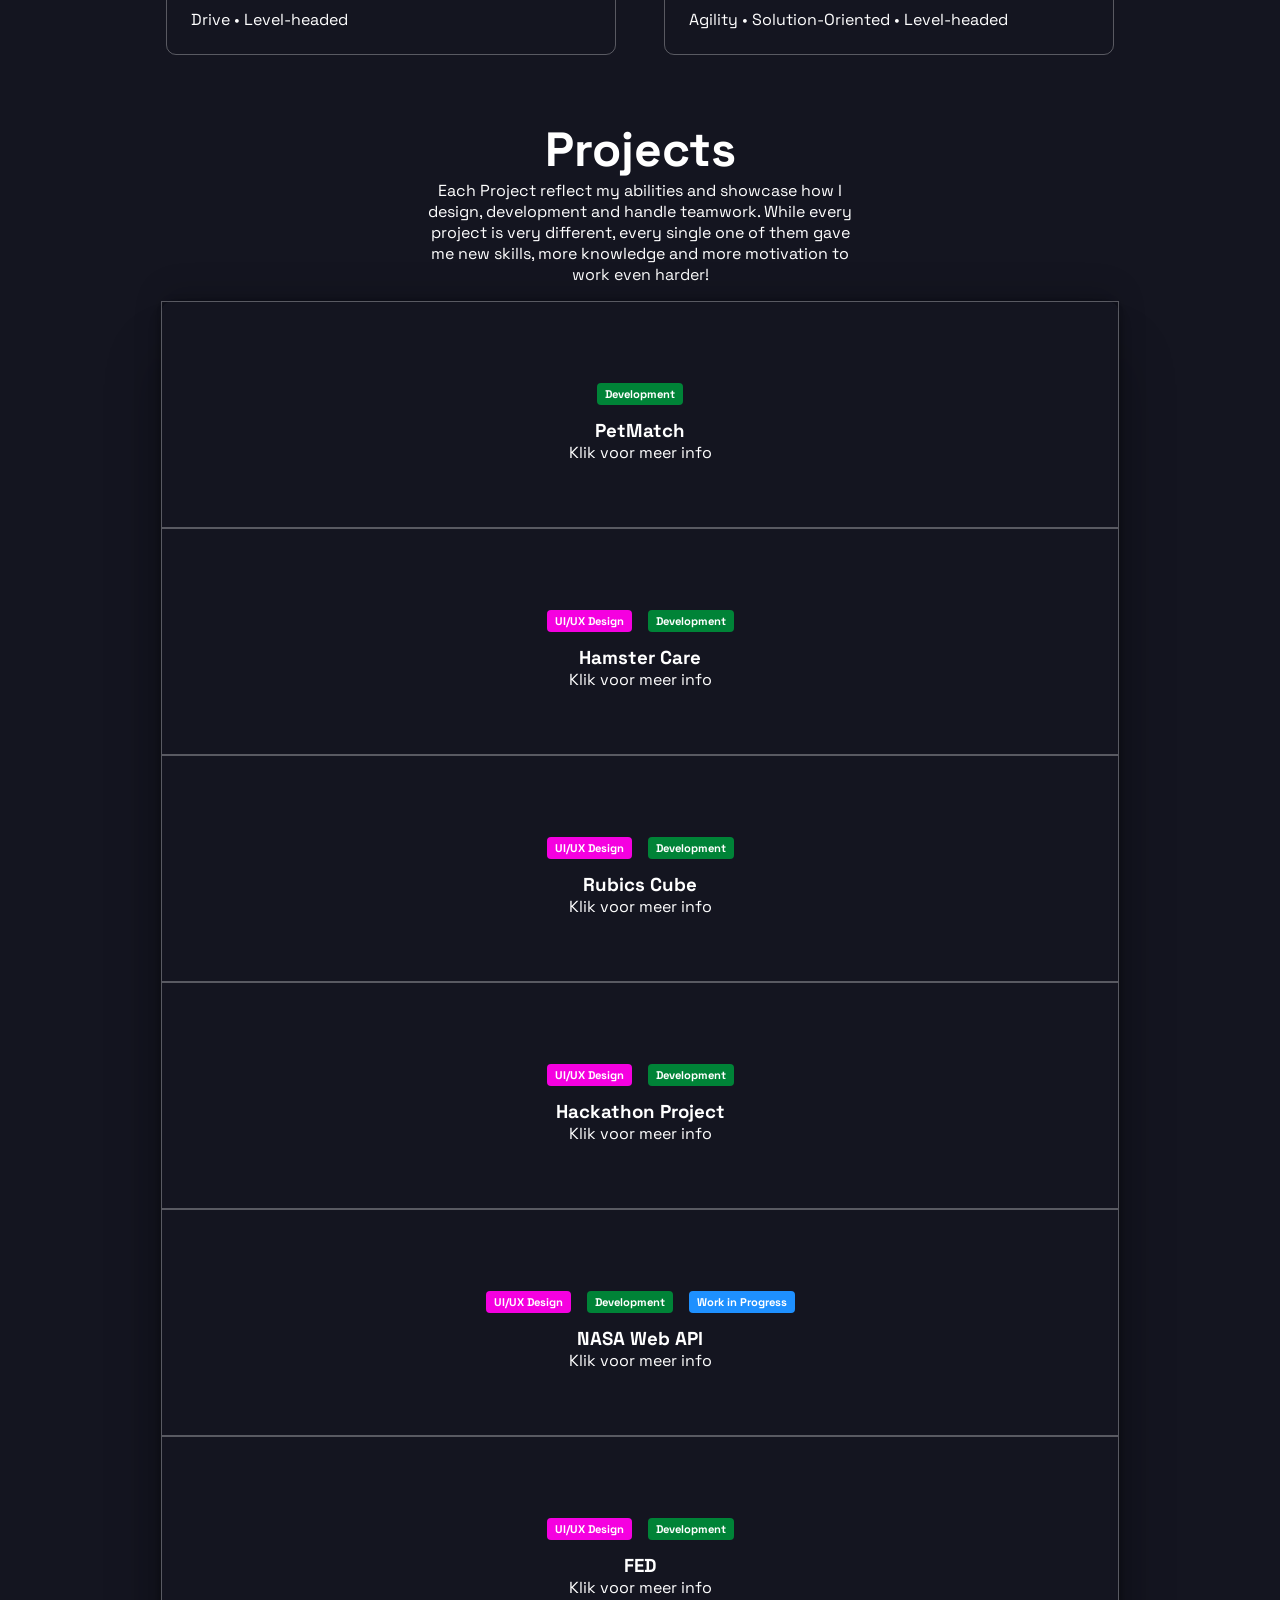
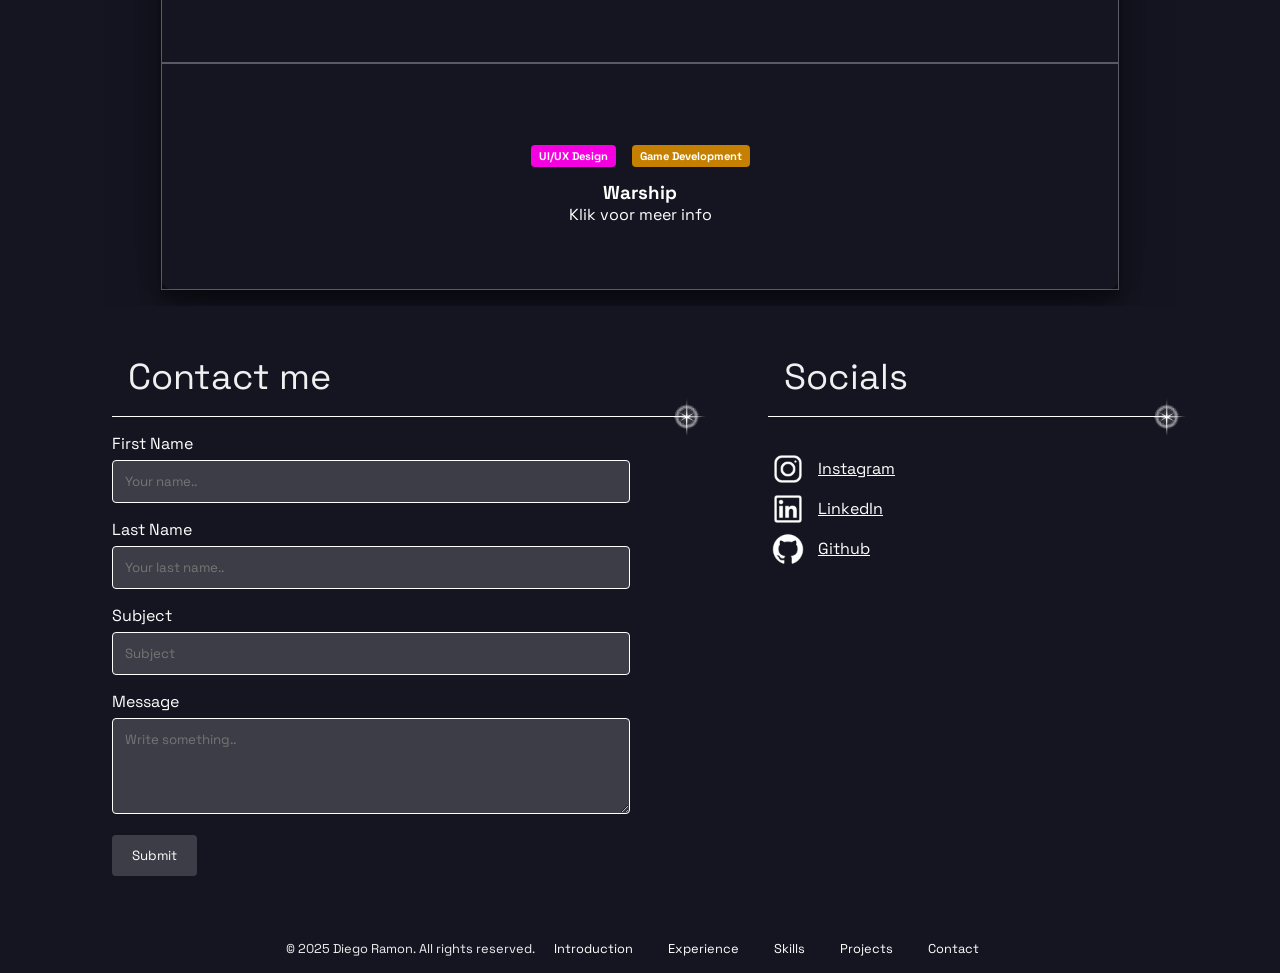
==== commit 2249e69b: "photo fix" ====
--- a/index.html
+++ b/index.html
@@ -21,13 +21,13 @@
             <p>Hello, I Am Diego. A Communication and Multimedia Student in Amsterdam</p>
             <h1>Web design/development and UI/UX Design</h1>
             <div id="quickButtons">
-                <a href="/assets/files/Diego_Ramon_CV_2026.pdf" target="_blank">Download CV</a>
+                <a href="./assets/files/Diego_Ramon_CV_2026.pdf" target="_blank">Download CV</a>
                 <a href="javascript:void(0);" onclick="scrollToSection('footer-menu')">Contact</a>
             </div>
         </section>
 
         <section id="AboutSection">
-            <img id="Me" src="../assets/img/Me.png">
+            <img id="Me" src="./assets/img/Me.png">
             <div>
                 <h2>About me</h2>
                 <p>Hi! My name is Diego Ramon. I am a third year student at the HvA (Hogeschool van Amsterdam)</p>
